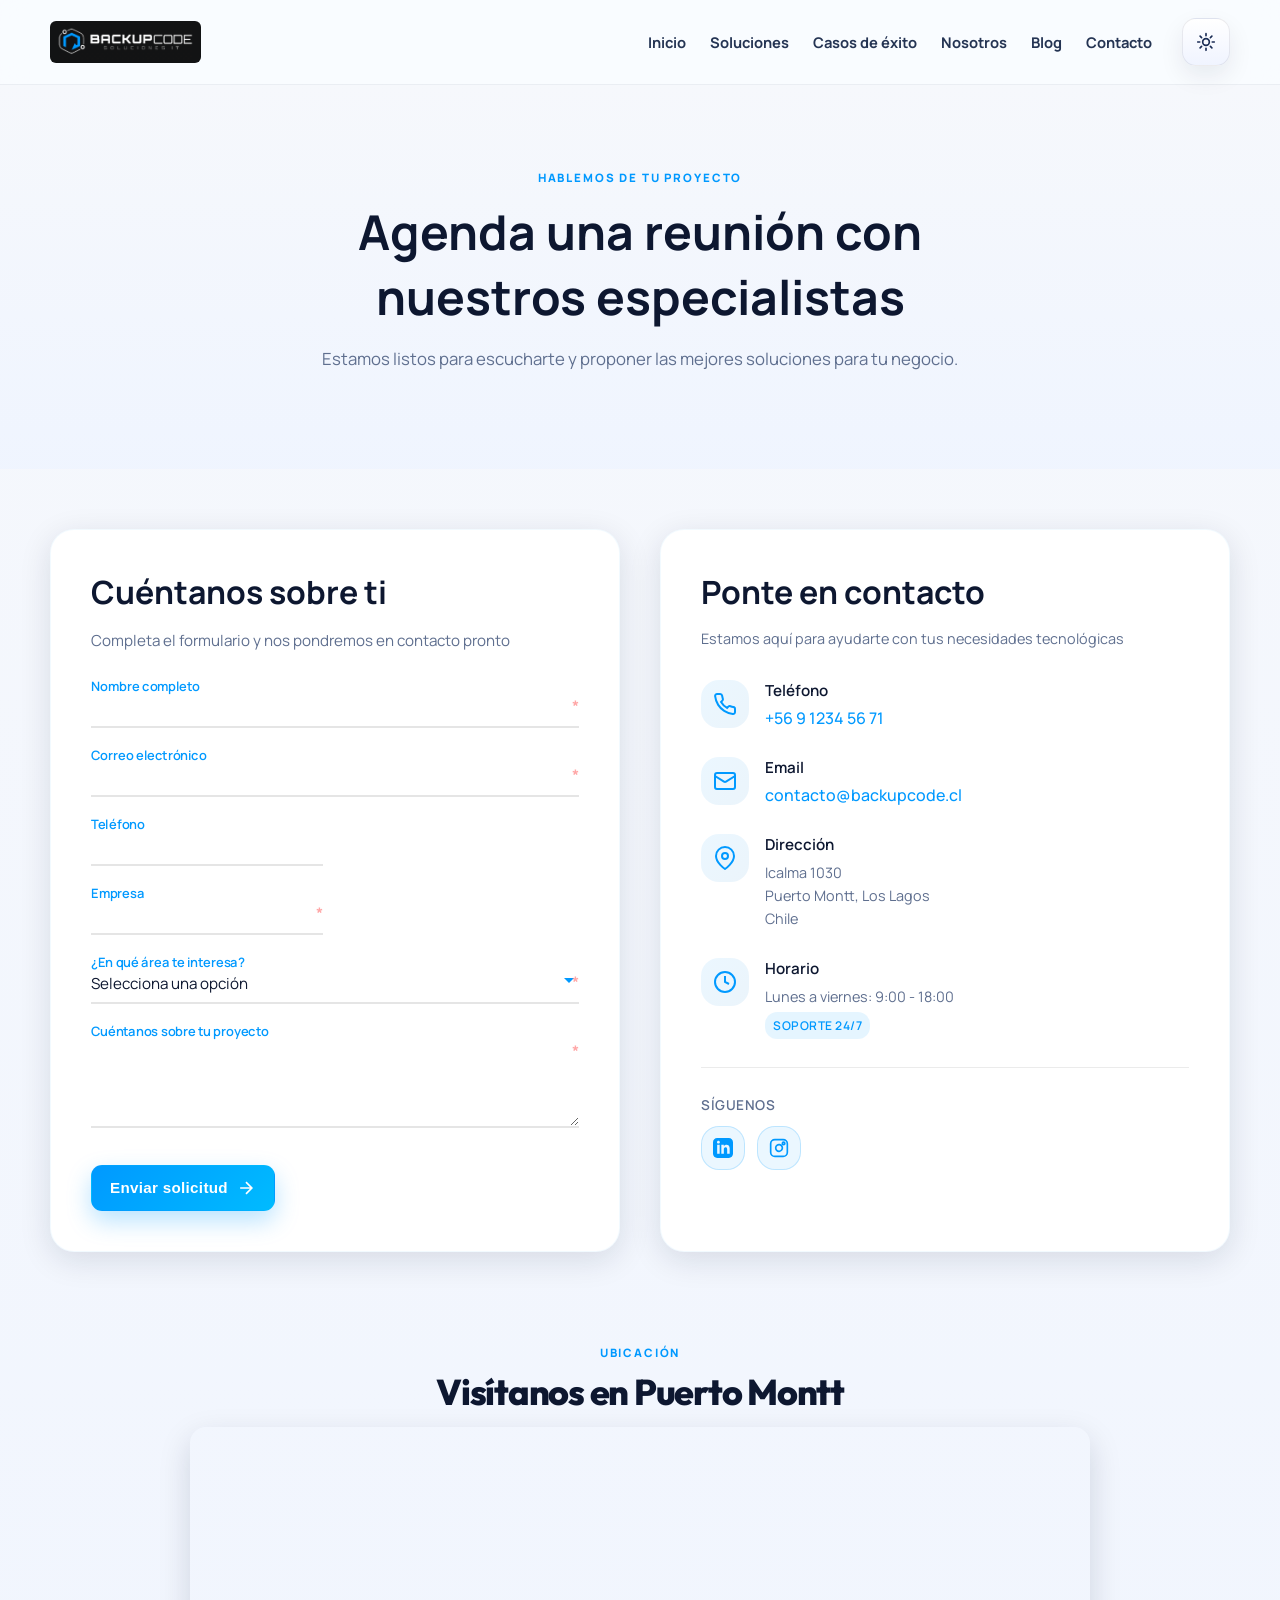
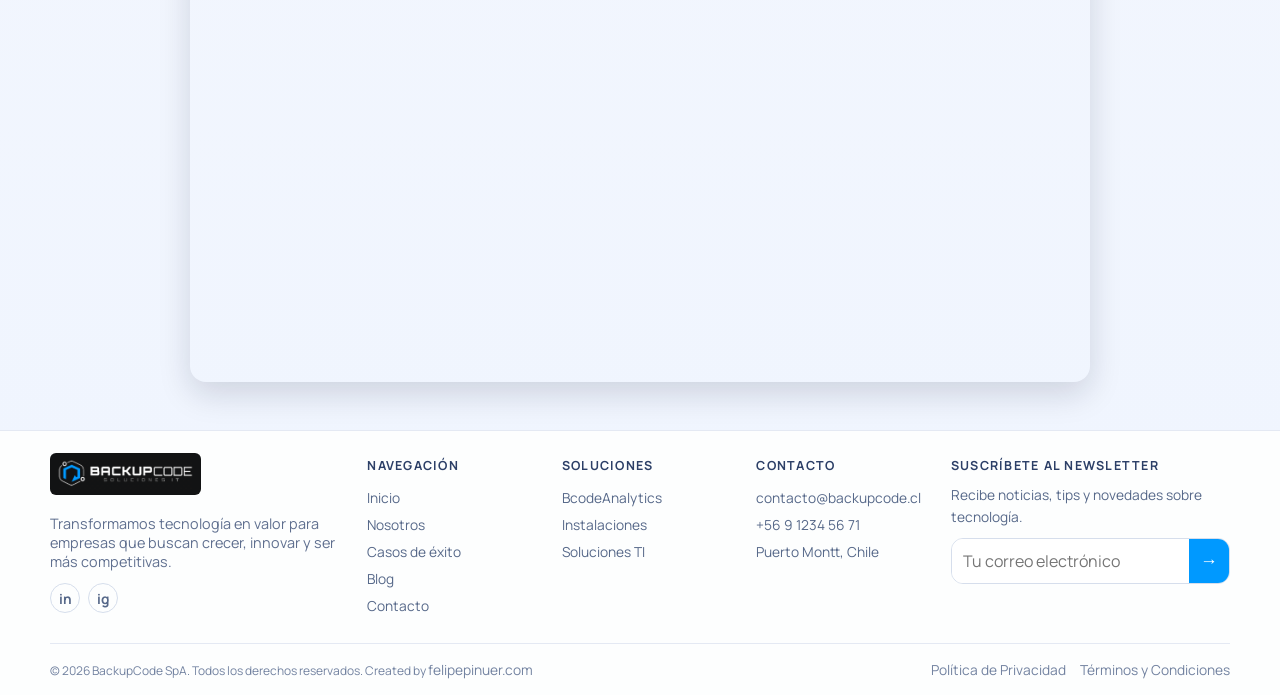
==== html/contacto.html @ 90340819 "delete button booking in contact.html" ====
<!doctype html>
<html lang="es">
  <head>
    <meta charset="UTF-8" />
    <meta name="viewport" content="width=device-width, initial-scale=1.0" />
    <meta
      name="description"
      content="Agenda una reunión con BackupCode. Contáctanos para hablar sobre soluciones IT, infraestructura y seguridad para tu negocio."
    />
    <meta
      name="keywords"
      content="contacto, agendar reunión, BackupCode, soluciones IT, infraestructura"
    />
    <meta name="author" content="BackupCode Soluciones IT" />
    <meta name="robots" content="index, follow" />

    <!-- OpenGraph / Facebook -->
    <meta property="og:type" content="website" />
    <meta
      property="og:url"
      content="https://backupcode.cl/html/contacto.html"
    />
    <meta property="og:title" content="Contacto - BackupCode Soluciones IT" />
    <meta
      property="og:description"
      content="Contacta con nuestros especialistas para agendar una reunión y conocer cómo podemos ayudarte."
    />
    <meta
      property="og:image"
      content="https://backupcode.cl/img/og-image.png"
    />
    <meta property="og:image:width" content="1200" />
    <meta property="og:image:height" content="630" />
    <meta property="og:locale" content="es_CL" />

    <!-- Twitter -->
    <meta property="twitter:card" content="summary_large_image" />
    <meta
      property="twitter:url"
      content="https://backupcode.cl/html/contacto.html"
    />
    <meta property="twitter:title" content="Contacto - BackupCode" />
    <meta
      property="twitter:description"
      content="Contacta con nuestros especialistas para agendar una reunión."
    />
    <meta
      property="twitter:image"
      content="https://backupcode.cl/img/og-image.png"
    />

    <!-- Canonical URL -->
    <link rel="canonical" href="https://backupcode.cl/html/contacto.html" />

    <!-- Favicon & Icons -->
    <link
      rel="icon"
      type="image/png"
      sizes="32x32"
      href="../img/favicon-32x32.png"
    />
    <link
      rel="icon"
      type="image/png"
      sizes="16x16"
      href="../img/favicon-16x16.png"
    />
    <link rel="apple-touch-icon" href="../img/apple-touch-icon.png" />
    <link rel="manifest" href="../manifest.json" />
    <meta name="theme-color" content="#0099FF" />

    <title>Contacto - BackupCode Soluciones IT</title>
    <link rel="preconnect" href="https://fonts.googleapis.com" />
    <link rel="preconnect" href="https://fonts.gstatic.com" crossorigin />
    <link
      href="https://fonts.googleapis.com/css2?family=Manrope:wght@400;500;600;700;800&family=Outfit:wght@600;700;800&display=swap"
      rel="stylesheet"
    />
    <link rel="stylesheet" href="../css/style.css" />
  </head>
  <body>
    <div class="site-wrap">
      <header class="site-header">
        <div class="container nav-row">
          <a class="brand" href="../index.html" aria-label="BackupCode">
            <img
              src="../img/logo.png"
              alt="BackupCode"
              class="brand-logo"
              loading="lazy"
            />
          </a>

          <button
            class="nav-toggle"
            aria-label="Abrir menú"
            aria-expanded="false"
            aria-controls="menu"
          ></button>

          <nav id="menu" class="menu">
            <a href="../index.html#inicio">Inicio</a>
            <a href="../index.html#soluciones">Soluciones</a>
            <a href="../index.html#casos">Casos de éxito</a>
            <a href="../index.html#nosotros">Nosotros</a>
            <a href="../index.html#blog">Blog</a>
            <a class="active" href="contacto.html">Contacto</a>
          </nav>

          <button
            class="theme-toggle"
            aria-label="Cambiar tema"
            aria-pressed="false"
            title="Cambiar tema"
          >
            <span
              class="theme-toggle__icon theme-toggle__icon--sun"
              aria-hidden="true"
            >
              <svg
                viewBox="0 0 24 24"
                fill="none"
                xmlns="http://www.w3.org/2000/svg"
              >
                <circle
                  cx="12"
                  cy="12"
                  r="4"
                  stroke="currentColor"
                  stroke-width="2"
                />
                <path
                  d="M12 2v2.5M12 19.5V22M4.93 4.93l1.77 1.77M17.3 17.3l1.77 1.77M2 12h2.5M19.5 12H22M4.93 19.07l1.77-1.77M17.3 6.7l1.77-1.77"
                  stroke="currentColor"
                  stroke-width="2"
                  stroke-linecap="round"
                />
              </svg>
            </span>
            <span
              class="theme-toggle__icon theme-toggle__icon--moon"
              aria-hidden="true"
            >
              <svg
                viewBox="0 0 24 24"
                fill="none"
                xmlns="http://www.w3.org/2000/svg"
              >
                <path
                  d="M20 14.5A8.5 8.5 0 1 1 9.5 4a7 7 0 1 0 10.5 10.5Z"
                  stroke="currentColor"
                  stroke-width="2"
                  stroke-linejoin="round"
                />
              </svg>
            </span>
          </button>
        </div>
      </header>

      <main>
        <section class="hero hero-simple" id="inicio">
          <div class="container">
            <div class="hero-simple-content" data-reveal>
              <span class="tagline">Hablemos de tu proyecto</span>
              <h1>Agenda una reunión con nuestros especialistas</h1>
              <p>
                Estamos listos para escucharte y proponer las mejores soluciones
                para tu negocio.
              </p>
            </div>
          </div>
        </section>

        <section class="section contact-main">
          <div class="container contact-grid">
            <div class="contact-form-wrapper" data-reveal>
              <div class="contact-form-header">
                <h2>Cuéntanos sobre ti</h2>
                <p>Completa el formulario y nos pondremos en contacto pronto</p>
              </div>
              <form class="contact-form" id="contact-form">
                <div class="form-group">
                  <div class="form-field">
                    <input
                      type="text"
                      id="name"
                      name="name"
                      class="form-input"
                      required
                    />
                    <label for="name" class="form-label">Nombre completo</label>
                    <span class="form-required">*</span>
                    <span class="form-underline"></span>
                  </div>
                </div>

                <div class="form-group">
                  <div class="form-field">
                    <input
                      type="email"
                      id="email"
                      name="email"
                      class="form-input"
                      required
                    />
                    <label for="email" class="form-label"
                      >Correo electrónico</label
                    >
                    <span class="form-required">*</span>
                    <span class="form-underline"></span>
                  </div>
                </div>

                <div class="form-group form-group--half">
                  <div class="form-field">
                    <input
                      type="tel"
                      id="phone"
                      name="phone"
                      class="form-input"
                    />
                    <label for="phone" class="form-label">Teléfono</label>
                    <span class="form-underline"></span>
                  </div>
                </div>

                <div class="form-group form-group--half">
                  <div class="form-field">
                    <input
                      type="text"
                      id="company"
                      name="company"
                      class="form-input"
                      required
                    />
                    <label for="company" class="form-label">Empresa</label>
                    <span class="form-required">*</span>
                    <span class="form-underline"></span>
                  </div>
                </div>

                <div class="form-group">
                  <div class="form-field">
                    <select
                      id="service"
                      name="service"
                      class="form-input form-select"
                      required
                    >
                      <option value="">Selecciona una opción</option>
                      <option value="analytics">BcodeAnalytics</option>
                      <option value="infra">Instalaciones</option>
                      <option value="ti">Soluciones TI</option>
                      <option value="otro">Otro</option>
                    </select>
                    <label for="service" class="form-label"
                      >¿En qué área te interesa?</label
                    >
                    <span class="form-required">*</span>
                    <span class="form-underline"></span>
                  </div>
                </div>

                <div class="form-group">
                  <div class="form-field">
                    <textarea
                      id="message"
                      name="message"
                      class="form-input form-textarea"
                      required
                    ></textarea>
                    <label for="message" class="form-label"
                      >Cuéntanos sobre tu proyecto</label
                    >
                    <span class="form-required">*</span>
                    <span class="form-underline"></span>
                  </div>
                </div>

                <button type="submit" class="btn btn-primary btn-submit">
                  <span>Enviar solicitud</span>
                  <svg
                    width="20"
                    height="20"
                    viewBox="0 0 24 24"
                    fill="none"
                    stroke="currentColor"
                    stroke-width="2"
                  >
                    <path d="M5 12h14M12 5l7 7-7 7" />
                  </svg>
                </button>
              </form>
            </div>

            <div class="contact-info-wrapper" data-reveal>
              <div class="contact-info-card">
                <h3>Ponte en contacto</h3>
                <p class="contact-subtitle">
                  Estamos aquí para ayudarte con tus necesidades tecnológicas
                </p>

                <div class="info-item info-phone">
                  <div class="info-icon">
                    <svg
                      width="24"
                      height="24"
                      viewBox="0 0 24 24"
                      fill="none"
                      stroke="currentColor"
                      stroke-width="2"
                    >
                      <path
                        d="M22 16.92v3a2 2 0 0 1-2.18 2 19.79 19.79 0 0 1-8.63-3.07 19.5 19.5 0 0 1-6-6 19.79 19.79 0 0 1-3.07-8.67A2 2 0 0 1 4.11 2h3a2 2 0 0 1 2 1.72 12.84 12.84 0 0 0 .7 2.81 2 2 0 0 1-.45 2.11L8.09 9.91a16 16 0 0 0 6 6l1.27-1.27a2 2 0 0 1 2.11-.45 12.84 12.84 0 0 0 2.81.7A2 2 0 0 1 22 16.92z"
                      />
                    </svg>
                  </div>
                  <div class="info-content">
                    <h4>Teléfono</h4>
                    <a href="tel:+56912345671" class="info-link"
                      >+56 9 1234 56 71</a
                    >
                  </div>
                </div>

                <div class="info-item info-email">
                  <div class="info-icon">
                    <svg
                      width="24"
                      height="24"
                      viewBox="0 0 24 24"
                      fill="none"
                      stroke="currentColor"
                      stroke-width="2"
                    >
                      <rect x="2" y="4" width="20" height="16" rx="2" />
                      <path d="m22 7-8.97 5.7a1.94 1.94 0 0 1-2.06 0L2 7" />
                    </svg>
                  </div>
                  <div class="info-content">
                    <h4>Email</h4>
                    <a href="mailto:contacto@backupcode.cl" class="info-link"
                      >contacto@backupcode.cl</a
                    >
                  </div>
                </div>

                <div class="info-item info-location">
                  <div class="info-icon">
                    <svg
                      width="24"
                      height="24"
                      viewBox="0 0 24 24"
                      fill="none"
                      stroke="currentColor"
                      stroke-width="2"
                    >
                      <path
                        d="M21 10c0 7-9 13-9 13s-9-6-9-13a9 9 0 0 1 18 0z"
                      />
                      <circle cx="12" cy="10" r="3" />
                    </svg>
                  </div>
                  <div class="info-content">
                    <h4>Dirección</h4>
                    <p>Icalma 1030<br />Puerto Montt, Los Lagos<br />Chile</p>
                  </div>
                </div>

                <div class="info-item info-hours">
                  <div class="info-icon">
                    <svg
                      width="24"
                      height="24"
                      viewBox="0 0 24 24"
                      fill="none"
                      stroke="currentColor"
                      stroke-width="2"
                    >
                      <circle cx="12" cy="12" r="10" />
                      <polyline points="12 6 12 12 16 14" />
                    </svg>
                  </div>
                  <div class="info-content">
                    <h4>Horario</h4>
                    <p>
                      Lunes a viernes: 9:00 - 18:00<br /><span
                        class="support-24"
                        >Soporte 24/7</span
                      >
                    </p>
                  </div>
                </div>

                <div class="social-links-wrapper">
                  <p class="social-label">Síguenos</p>
                  <div class="social-links">
                    <a
                      href="#"
                      aria-label="LinkedIn"
                      class="social-icon linkedin"
                    >
                      <svg
                        width="20"
                        height="20"
                        viewBox="0 0 24 24"
                        fill="currentColor"
                      >
                        <path
                          d="M19 0h-14c-2.761 0-5 2.239-5 5v14c0 2.761 2.239 5 5 5h14c2.762 0 5-2.239 5-5v-14c0-2.761-2.238-5-5-5zm-11 19h-3v-11h3v11zm-1.5-12.268c-.966 0-1.75-.79-1.75-1.764s.784-1.764 1.75-1.764 1.75.79 1.75 1.764-.783 1.764-1.75 1.764zm13.5 12.268h-3v-5.604c0-3.368-4-3.113-4 0v5.604h-3v-11h3v1.765c1.396-2.586 7-2.777 7 2.476v6.759z"
                        />
                      </svg>
                    </a>
                    <a
                      href="#"
                      aria-label="Instagram"
                      class="social-icon instagram"
                    >
                      <svg
                        width="20"
                        height="20"
                        viewBox="0 0 24 24"
                        fill="none"
                        stroke="currentColor"
                        stroke-width="2"
                      >
                        <rect
                          x="2"
                          y="2"
                          width="20"
                          height="20"
                          rx="5"
                          ry="5"
                        />
                        <path
                          d="M16 11.37A4 4 0 1 1 12.63 8 4 4 0 0 1 16 11.37z"
                        />
                        <circle cx="17.5" cy="6.5" r="1.5" />
                      </svg>
                    </a>
                  </div>
                </div>
              </div>
            </div>
          </div>
        </section>

        <section class="section">
          <div class="container">
            <div class="section-header compact" data-reveal>
              <span class="tagline">Ubicación</span>
              <h2>Visítanos en Puerto Montt</h2>
            </div>

            <div class="map-container" data-reveal>
              <iframe
                src="https://www.google.com/maps/embed?pb=!1m18!1m12!1m3!1d4220.385316599877!2d-72.93463157763289!3d-41.45788273365748!2m3!1f0!2f0!3f0!3m2!1i1024!2i768!4f13.1!3m3!1m2!1s0x96183af0d1638b1d%3A0xb42799eb06a1ab8f!2sIcalma%201030%2C%205500469%20Puerto%20Montt%2C%20Los%20Lagos!5e0!3m2!1sen!2scl!4v1780113646910!5m2!1sen!2scl"
                width="100%"
                height="550"
                style="border: 0"
                allowfullscreen=""
                loading="lazy"
                referrerpolicy="no-referrer-when-downgrade"
              >
              </iframe>
            </div>
          </div>
        </section>
      </main>

      <footer class="site-footer">
        <div class="container footer-grid">
          <div class="footer-brand">
            <a class="brand" href="../index.html">
              <img
                src="../img/logo.png"
                alt="BackupCode"
                class="brand-logo"
                loading="lazy"
              />
            </a>
            <p>
              Transformamos tecnología en valor para empresas que buscan crecer,
              innovar y ser más competitivas.
            </p>
            <div class="social-row">
              <a href="#" aria-label="LinkedIn">in</a>
              <a href="#" aria-label="Instagram">ig</a>
            </div>
          </div>

          <div>
            <h3>Navegación</h3>
            <ul>
              <li><a href="../index.html#inicio">Inicio</a></li>
              <li><a href="../index.html#nosotros">Nosotros</a></li>
              <li><a href="../index.html#casos">Casos de éxito</a></li>
              <li><a href="../index.html#blog">Blog</a></li>
              <li><a href="contacto.html">Contacto</a></li>
            </ul>
          </div>

          <div>
            <h3>Soluciones</h3>
            <ul>
              <li><a href="../index.html#soluciones">BcodeAnalytics</a></li>
              <li><a href="../index.html#soluciones">Instalaciones</a></li>
              <li><a href="../index.html#soluciones">Soluciones TI</a></li>
            </ul>
          </div>

          <div>
            <h3>Contacto</h3>
            <ul>
              <li>contacto@backupcode.cl</li>
              <li>+56 9 1234 56 71</li>
              <li>Puerto Montt, Chile</li>
            </ul>
          </div>

          <div class="newsletter">
            <h3>Suscríbete al newsletter</h3>
            <p>Recibe noticias, tips y novedades sobre tecnología.</p>
            <form>
              <label for="news-email" class="sr-only">Correo electrónico</label>
              <input
                id="news-email"
                type="email"
                placeholder="Tu correo electrónico"
              />
              <button type="submit" aria-label="Enviar">→</button>
            </form>
          </div>
        </div>

        <div class="container footer-bottom">
          <span
            >© 2026 BackupCode SpA. Todos los derechos reservados. Created by
            <a
              href="https://felipepinuer.com"
              target="_blank"
              rel="noopener noreferrer"
              >felipepinuer.com</a
            ></span
          >
          <div>
            <a href="#inicio">Política de Privacidad</a>
            <a href="#inicio">Términos y Condiciones</a>
          </div>
        </div>
      </footer>
    </div>

    <script src="../js/main.js"></script>
  </body>
</html>
---- css/style.css ----
:root {
  --bg: #f6f8fc;
  --surface: #ffffff;
  --line: #e4e9f3;
  --line-strong: #d6deec;
  --text: #0d1730;
  --muted: #5f6f8f;
  --blue: #0099FF;
  --blue-dark: #0077CC;
  --navy: #081637;
  --radius-sm: 12px;
  --radius-md: 18px;
  --radius-lg: 24px;
  --radius-xl: 30px;
  --container: 1180px;
}

* {
  box-sizing: border-box;
}

html {
  scroll-behavior: smooth;
}

body {
  margin: 0;
  font-family: "Manrope", system-ui, sans-serif;
  color: var(--text);
  background: linear-gradient(180deg, var(--bg), #eef4ff 120%);
}

@media (max-width: 920px) {
  body {
    background: #ffffff !important;
  }
}

a {
  color: inherit;
  text-decoration: none;
}

.container {
  width: min(calc(100% - 28px), var(--container));
  margin: 0 auto;
}

.site-header {
  position: sticky;
  top: 0;
  z-index: 80;
  backdrop-filter: blur(12px);
  background: rgba(250, 252, 255, 0.88);
  border-bottom: 1px solid rgba(13, 23, 48, 0.06);
}

.nav-row {
  display: flex;
  align-items: center;
  min-height: 84px;
  gap: 20px;
}

.brand {
  display: inline-flex;
  align-items: center;
  gap: 10px;
  flex: 0 0 auto;
}

.brand-icon {
  width: 42px;
  height: 42px;
  color: var(--blue);
}

.brand-icon svg {
  width: 100%;
  height: 100%;
}

.brand-logo {
  width: auto;
  height: 42px;
  object-fit: contain;
  border-radius: 6px;
}

.brand-label {
  display: flex;
  flex-direction: column;
  line-height: 1;
}

.brand-label strong {
  font-size: 1rem;
  letter-spacing: 0.08em;
}

.brand-label small {
  margin-top: 3px;
  font-size: 0.63rem;
  letter-spacing: 0.25em;
  color: var(--muted);
}

.menu {
  margin-left: auto;
  display: flex;
  align-items: center;
  gap: 24px;
}

.menu a {
  font-size: 0.92rem;
  font-weight: 700;
  color: #243453;
  padding: 6px 0;
  position: relative;
}

.menu a::after {
  content: "";
  position: absolute;
  left: 0;
  bottom: -8px;
  width: 100%;
  height: 2px;
  border-radius: 999px;
  background: var(--blue);
  transform: scaleX(0);
  transform-origin: left;
  transition: transform 0.22s ease;
}

.menu a:hover::after,
.menu a.active::after {
  transform: scaleX(1);
}

.nav-toggle {
  display: none;
  width: 44px;
  height: 44px;
  border: 1px solid var(--line);
  background: var(--surface);
  border-radius: 12px;
  position: relative;
}

.nav-toggle::before,
.nav-toggle::after {
  content: "";
  position: absolute;
  left: 11px;
  right: 11px;
  height: 2px;
  background: var(--text);
}

.nav-toggle::before {
  top: 16px;
  box-shadow: 0 8px 0 var(--text);
}

.nav-toggle::after {
  top: 28px;
  width: 12px;
}

.nav-cta {
  margin-left: auto;
}

.btn {
  display: inline-flex;
  align-items: center;
  justify-content: center;
  border-radius: 11px;
  font-size: 0.9rem;
  font-weight: 800;
  padding: 12px 18px;
  border: 1px solid transparent;
  transition: transform 0.2s ease, box-shadow 0.2s ease, background 0.2s ease;
}

.btn:hover {
  transform: translateY(-1px);
}

.btn-primary {
  color: white;
  background: linear-gradient(135deg, var(--blue), #00BBFF);
  box-shadow: 0 10px 24px rgba(0, 153, 255, 0.28);
}

.btn-outline {
  border-color: var(--line-strong);
  color: #1f2f50;
  background: var(--surface);
}

.btn-white {
  color: #0f1d40;
  background: white;
  border-color: white;
}

.hero {
  padding: 28px 0 32px;
}

.hero-grid {
  display: grid;
  grid-template-columns: 1fr 1fr;
  gap: 26px;
  align-items: stretch;
}

.hero-copy,
.hero-media {
  border: 1px solid var(--line);
  border-radius: var(--radius-xl);
  background: var(--surface);
}

.hero-copy {
  padding: 34px;
}

.tagline {
  display: inline-block;
  font-size: 0.72rem;
  text-transform: uppercase;
  letter-spacing: 0.16em;
  font-weight: 800;
  color: var(--blue);
}

.hero-copy h1,
.section-header h2,
.pre-footer-card h2 {
  margin: 12px 0 16px;
  font-family: "Outfit", "Manrope", sans-serif;
  font-weight: 800;
  line-height: 0.99;
  letter-spacing: -0.035em;
}

.hero-copy h1 {
  font-size: clamp(2.3rem, 4.8vw, 4.35rem);
  max-width: 12ch;
}

.hero-copy h1 span,
.section-header h2 span,
.service-body h3 span {
  color: var(--blue);
}

.hero-copy p,
.section-header p,
.service-body p,
.reason-grid p,
.case-content p,
.newsletter p {
  margin: 0;
  color: var(--muted);
  line-height: 1.6;
}

.hero-buttons {
  display: flex;
  flex-wrap: wrap;
  gap: 10px;
  margin-top: 22px;
}

.quick-facts {
  margin: 22px 0 0;
  padding: 0;
  list-style: none;
  display: grid;
  grid-template-columns: repeat(2, minmax(0, 1fr));
  gap: 10px;
}

.quick-facts li {
  border: 1px solid var(--line);
  border-radius: var(--radius-sm);
  padding: 9px 12px;
  font-size: 0.84rem;
  font-weight: 700;
  color: #324569;
  background: #fbfcff;
}

.hero-media {
  position: relative;
  overflow: hidden;
  min-height: 490px;
  background-image: url('../img/gbc.jpg');
  background-size: cover;
  background-position: center;
  background-attachment: fixed;
}



.hero-platform {
  position: absolute;
  right: 34px;
  bottom: 26px;
  width: 260px;
  height: 260px;
  border-radius: 50%;
  background: radial-gradient(circle, rgba(22, 64, 242, 0.55), rgba(9, 21, 54, 0.92));
  display: grid;
  place-items: center;
  box-shadow: 0 26px 46px rgba(8, 19, 52, 0.55);
}

.ring {
  position: absolute;
  width: 210px;
  height: 210px;
  border-radius: 50%;
  border: 10px solid rgba(255, 255, 255, 0.2);
}

.ring-2 {
  width: 160px;
  height: 160px;
  border-color: rgba(120, 161, 255, 0.42);
}

.badge-icon {
  z-index: 2;
  width: 112px;
  height: 112px;
}

.badge-icon svg {
  width: 100%;
  height: 100%;
}

.metric {
  position: absolute;
  z-index: 2;
  min-width: 130px;
  padding: 10px 12px;
  border-radius: 14px;
  background: rgba(255, 255, 255, 0.94);
  border: 1px solid rgba(13, 23, 48, 0.08);
  box-shadow: 0 14px 26px rgba(8, 22, 62, 0.2);
}

.metric span {
  display: block;
  font-size: 0.7rem;
  color: var(--muted);
}

.metric strong {
  display: block;
  margin-top: 2px;
  font-size: 1.08rem;
  font-family: "Outfit", sans-serif;
}

.metric-a {
  top: 22px;
  left: 22px;
}

.metric-b {
  top: 126px;
  left: 44px;
}

.metric-c {
  top: 226px;
  left: 18px;
}

.section {
  padding: 28px 0;
}

.section-header {
  text-align: center;
  margin-bottom: 18px;
}

.section-header h2 {
  font-size: clamp(2rem, 3.8vw, 3rem);
  margin-bottom: 0;
}

.section-header.compact h2 {
  font-size: clamp(1.7rem, 2.8vw, 2.3rem);
}

.service-grid {
  display: grid;
  grid-template-columns: repeat(3, minmax(0, 1fr));
  gap: 14px;
}

.service-card {
  border-radius: var(--radius-md);
  border: 1px solid var(--line);
  background: var(--surface);
  overflow: hidden;
}

.service-cover {
  height: 140px;
  background-size: cover;
  background-position: center;
}

.cover-analytics {
  background-image: url('../img/analytics.jpg');
  background-size: cover;
  background-position: center;
  background-color: rgba(32, 70, 255, 0.8);
}

.cover-infra {
  background-image: url('../img/infra.jpg');
  background-size: cover;
  background-position: center;
  background-color: rgba(0, 150, 255, 0.86);
}

.cover-security {
  background-image: url('../img/security.jpg');
  background-size: cover;
  background-position: center;
  background-color: rgba(31, 76, 255, 0.88);
}

.service-body {
  padding: 18px 18px 20px;
}

.service-body h3 {
  margin: 0 0 10px;
  font-family: "Outfit", sans-serif;
  font-size: 2rem;
  line-height: 0.94;
  letter-spacing: -0.03em;
}

.service-body p {
  font-size: 0.92rem;
}

.service-body ul,
.site-footer ul {
  margin: 14px 0 16px;
  padding: 0;
  list-style: none;
  display: grid;
  gap: 8px;
}

.service-body li {
  font-size: 0.85rem;
  color: #33466c;
  padding-left: 18px;
  position: relative;
}

.service-body li::before {
  content: "";
  position: absolute;
  left: 0;
  top: 0.52em;
  width: 8px;
  height: 8px;
  border-radius: 50%;
  background: var(--blue);
}

.service-body a,
.case-content a,
.section-header.with-link a {
  font-weight: 800;
  color: var(--blue);
  font-size: 0.88rem;
}

.reason-grid {
  display: grid;
  grid-template-columns: repeat(5, minmax(0, 1fr));
  gap: 12px;
}

.reason-grid article {
  background: var(--surface);
  border: 1px solid var(--line);
  border-radius: var(--radius-md);
  padding: 16px;
  text-align: center;
}

.reason-grid h3 {
  margin: 0 0 8px;
  font-family: "Outfit", sans-serif;
  font-size: 1.08rem;
  line-height: 1.08;
}

.reason-grid p {
  font-size: 0.84rem;
}

.kpi-grid {
  margin-top: 14px;
  display: grid;
  grid-template-columns: repeat(5, minmax(0, 1fr));
  gap: 10px;
}

.kpi-grid div {
  border: 1px solid var(--line);
  border-radius: 14px;
  background: var(--surface);
  text-align: center;
  padding: 12px;
}

.kpi-grid strong {
  display: block;
  font-family: "Outfit", sans-serif;
  color: var(--blue);
  font-size: 1.22rem;
}

.kpi-grid span {
  display: block;
  margin-top: 4px;
  color: var(--muted);
  font-size: 0.8rem;
}

.partner-strip {
  display: grid;
  grid-template-columns: repeat(8, minmax(0, 1fr));
  gap: 8px;
}

.partner-strip span {
  border: 1px solid var(--line);
  border-radius: 12px;
  background: var(--surface);
  min-height: 52px;
  display: grid;
  place-items: center;
  text-align: center;
  padding: 8px;
  font-size: 0.77rem;
  font-weight: 800;
  color: #2a3b60;
}

.partner-logo {
  width: 100%;
  height: 100px;
  object-fit: contain;
  padding: 8px;
}

.section-header.with-link {
  display: flex;
  justify-content: space-between;
  align-items: end;
  gap: 12px;
  text-align: left;
}

.case-grid {
  display: grid;
  grid-template-columns: repeat(3, minmax(0, 1fr));
  gap: 12px;
}

.case-card {
  border: 1px solid var(--line);
  border-radius: var(--radius-md);
  background: var(--surface);
  overflow: hidden;
}

.case-cover {
  height: 108px;
}

.case-a {
  background-image: url('../img/case-1.jpg');
  background-size: cover;
  background-position: center;
  background-color: rgba(31, 76, 255, 0.9);
}

.case-b {
  background-image: url('../img/case-2.jpg');
  background-size: cover;
  background-position: center;
  background-color: rgba(0, 179, 255, 0.9);
}

.case-c {
  background-image: url('../img/case-3.jpg');
  background-size: cover;
  background-position: center;
  background-color: rgba(42, 75, 180, 0.95);
}

.case-content {
  padding: 14px;
}

.case-content h3 {
  margin: 0 0 8px;
  font-family: "Outfit", sans-serif;
  font-size: 1.2rem;
  line-height: 1.06;
}

.case-content p {
  font-size: 0.86rem;
}

.pre-footer {
  padding-top: 22px;
}

.pre-footer-card {
  background: linear-gradient(128deg, #0099FF, #0077CC 58%, #0088DD);
  border-radius: var(--radius-md);
  padding: 24px;
  color: white;
  display: flex;
  flex-direction: column;
  align-items: center;
  text-align: center;
  gap: 14px;
}

.pre-footer-card h2 {
  margin-top: 0;
  font-size: clamp(1.8rem, 3.2vw, 2.5rem);
}

.pre-footer-card p {
  margin: 0;
  color: rgba(255, 255, 255, 0.82);
}

.site-footer {
  margin-top: 20px;
  background: #fdfefe;
  border-top: 1px solid var(--line);
  padding-top: 22px;
}

/* Scroll to top button */
.scroll-top {
  position: fixed;
  right: 22px;
  bottom: 28px;
  width: 48px;
  height: 48px;
  border-radius: 12px;
  background: var(--blue);
  color: white;
  border: 0;
  display: grid;
  place-items: center;
  font-size: 1.1rem;
  box-shadow: 0 12px 32px rgba(31, 76, 255, 0.28);
  opacity: 0;
  transform: translateY(8px) scale(0.98);
  transition: opacity 0.28s ease, transform 0.28s ease;
  z-index: 120;
}

.scroll-top.show {
  opacity: 1;
  transform: translateY(0) scale(1);
}

/* Theme toggle button */
.theme-toggle {
  width: 48px;
  height: 48px;
  margin-left: 10px;
  border-radius: 14px;
  border: 1px solid rgba(13, 23, 48, 0.08);
  background: linear-gradient(180deg, #ffffff, #f0f4ff);
  display: inline-grid;
  place-items: center;
  box-shadow: 0 10px 24px rgba(13, 23, 48, 0.08);
  position: relative;
  overflow: hidden;
  flex: 0 0 auto;
}


.theme-toggle::before {
  content: "";
  position: absolute;
  inset: 0;
  background: linear-gradient(135deg, rgba(31, 76, 255, 0.12), transparent 60%);
  opacity: 0;
  transition: opacity 0.22s ease;
}

.theme-toggle:hover::before {
  opacity: 1;
}

.theme-toggle__icon {
  width: 20px;
  height: 20px;
  position: absolute;
  display: grid;
  place-items: center;
  color: #1b2d55;
  transition: opacity 0.2s ease, transform 0.2s ease;
}

.theme-toggle__icon svg {
  width: 100%;
  height: 100%;
}

.theme-toggle__icon--moon {
  opacity: 0;
  transform: scale(0.82) rotate(-25deg);
}

body.dark .theme-toggle {
  background: linear-gradient(180deg, #111827, #0a1020);
  border-color: rgba(255, 255, 255, 0.08);
  box-shadow: 0 14px 28px rgba(0, 0, 0, 0.24);
}

body.dark .theme-toggle__icon {
  color: #f5c96b;
}

body.dark .theme-toggle__icon--sun {
  opacity: 0;
  transform: scale(0.82) rotate(25deg);
}

body.dark .theme-toggle__icon--moon {
  opacity: 1;
  transform: scale(1) rotate(0);
}

/* Dark theme */
body.dark {
  --bg: #050506;
  --surface: #0b0b0c;
  --line: #121214;
  --line-strong: #1a1a1b;
  --text: #e6eefc;
  --muted: #9aa8d0;
  --blue: #5ea1ff;
  --blue-dark: #2b6bff;
  --navy: #030411;
}



body.dark .site-header {
  background: rgba(7, 9, 16, 0.9);
  border-bottom-color: rgba(255, 255, 255, 0.06);
}

body.dark .btn-outline,
body.dark .quick-facts li,
body.dark .hero-copy,
body.dark .hero-media,
body.dark .service-card,
body.dark .case-card,
body.dark .reason-grid article,
body.dark .kpi-grid div,
body.dark .partner-strip span,
body.dark .scroll-top {
  border-color: rgba(255, 255, 255, 0.08);
}

body.dark .hero-copy,
body.dark .service-card,
body.dark .case-card,
body.dark .reason-grid article,
body.dark .kpi-grid div,
body.dark .partner-strip span {
  background: #071123;
}

body.dark .btn-outline {
  background: #091024;
  color: #e8f1ff;
}

body.dark .pre-footer-card {
  background: linear-gradient(128deg, #0b1635, #0f2a77 58%, #1c3db2);
}

/* Location Section */
.location {
  background: var(--surface);
}

.map-container {
  border-radius: 16px;
  overflow: hidden;
  box-shadow: 0 12px 32px rgba(13, 23, 48, 0.15);
  width: 100%;
  max-width: 900px;
  margin: 0 auto;
}

/* Dark mode location */
body.dark .location {
  background: #071123;
}

body.dark .info-item strong {
  color: #0099FF;
}

/* Hero Simple (Booking Page) */
.hero-simple {
  padding: 80px 0;
  background: linear-gradient(180deg, var(--bg), #eef4ff 120%);
  text-align: center;
}

.hero-simple-content {
  max-width: 700px;
  margin: 0 auto;
}

.hero-simple-content h1 {
  margin-top: 12px;
  margin-bottom: 16px;
  font-size: clamp(2rem, 5vw, 3rem);
  font-weight: 700;
  color: var(--text);
}

.hero-simple-content p {
  font-size: 1.05rem;
  color: var(--muted);
  line-height: 1.6;
}

body.dark .hero-simple {
  background: linear-gradient(180deg, #081637, #0a1f3c 120%);
}

body.dark .hero-simple-content h1 {
  color: white;
}

/* Contact Main Section */
.contact-main {
  padding: 60px 0;
}

.contact-grid {
  display: grid;
  grid-template-columns: 1fr 1fr;
  gap: 40px;
  align-items: stretch;
}

/* ============ CONTACT FORM - PROFESSIONAL DESIGN ============ */
.contact-form-wrapper {
  background: var(--surface);
  border-radius: var(--radius-lg);
  padding: 40px;
  box-shadow: 0 8px 32px rgba(13, 23, 48, 0.12);
  border: 1px solid rgba(0, 153, 255, 0.05);
}

.contact-form-header h2 {
  margin-top: 0;
  margin-bottom: 8px;
  font-size: clamp(1.5rem, 3vw, 2rem);
  font-weight: 700;
  color: var(--text);
}

.contact-form-header p {
  color: var(--muted);
  margin-bottom: 32px;
  font-size: 0.95rem;
}

/* Form Group Styling */
.form-group {
  margin-bottom: 24px;
}

.form-group--half {
  display: inline-block;
  width: calc(50% - 12px);
}

.form-group--half:nth-child(odd) {
  margin-right: 24px;
}

/* Form Field - Floating Label Style */
.form-field {
  position: relative;
}

.form-input {
  width: 100%;
  padding: 14px 0;
  padding-bottom: 8px;
  background: transparent;
  border: none;
  border-bottom: 2px solid rgba(0, 0, 0, 0.1);
  font-family: "Manrope", system-ui, sans-serif;
  font-size: 0.95rem;
  color: var(--text);
  transition: all 0.3s cubic-bezier(0.4, 0, 0.2, 1);
  position: relative;
  z-index: 1;
}

.form-input::placeholder {
  color: transparent;
}

.form-input:focus {
  outline: none;
  border-bottom-color: var(--blue);
  padding-bottom: 6px;
}

.form-label {
  position: absolute;
  left: 0;
  top: 14px;
  font-size: 0.95rem;
  color: var(--muted);
  font-weight: 500;
  pointer-events: none;
  transition: all 0.3s cubic-bezier(0.4, 0, 0.2, 1);
  transform-origin: left top;
}

.form-input:focus ~ .form-label,
.form-input:not(:placeholder-shown) ~ .form-label {
  transform: translateY(-20px) scale(0.85);
  color: var(--blue);
  font-weight: 600;
}

.form-required {
  position: absolute;
  right: 0;
  top: 12px;
  color: #ff6b6b;
  font-weight: 600;
  opacity: 0.6;
  z-index: 2;
}

.form-underline {
  position: absolute;
  bottom: -2px;
  left: 0;
  height: 2px;
  width: 0;
  background: linear-gradient(90deg, var(--blue), var(--blue-dark));
  transition: width 0.3s cubic-bezier(0.4, 0, 0.2, 1);
}

.form-input:focus ~ .form-underline {
  width: 100%;
}

/* Select & Textarea */
.form-select {
  appearance: none;
  background-image: url("data:image/svg+xml,%3Csvg xmlns='http://www.w3.org/2000/svg' width='12' height='12' viewBox='0 0 12 12'%3E%3Cpath fill='%230099FF' d='M6 9L1 4h10z'/%3E%3C/svg%3E");
  background-repeat: no-repeat;
  background-position: right 4px center;
  padding-right: 24px;
}

.form-textarea {
  resize: vertical;
  min-height: 100px;
  padding: 14px 0;
  padding-bottom: 8px;
}

.form-textarea:focus ~ .form-label,
.form-textarea:not(:placeholder-shown) ~ .form-label {
  transform: translateY(-20px) scale(0.85);
  color: var(--blue);
}

/* Submit Button */
.btn-submit {
  margin-top: 32px;
  display: flex;
  align-items: center;
  justify-content: center;
  gap: 8px;
  font-weight: 600;
  font-size: 0.95rem;
  letter-spacing: 0.3px;
  position: relative;
  overflow: hidden;
}

.btn-submit svg {
  transition: transform 0.3s ease;
}

.btn-submit:hover svg {
  transform: translateX(3px);
}

/* ============ CONTACT INFO - PROFESSIONAL DESIGN ============ */
.contact-info-wrapper {
  background: var(--surface);
  border-radius: var(--radius-lg);
  padding: 40px;
  box-shadow: 0 8px 32px rgba(13, 23, 48, 0.12);
  border: 1px solid rgba(0, 153, 255, 0.05);
  display: flex;
  flex-direction: column;
}

.contact-info-card h3 {
  margin-top: 0;
  margin-bottom: 8px;
  font-size: clamp(1.5rem, 3vw, 2rem);
  font-weight: 700;
  color: var(--text);
}

.contact-subtitle {
  color: var(--muted);
  margin-bottom: 32px;
  font-size: 0.9rem;
}

/* Info Items with Icons */
.info-item {
  display: flex;
  gap: 16px;
  margin-bottom: 28px;
  padding-bottom: 0;
  border-bottom: none;
  transition: transform 0.2s ease, opacity 0.2s ease;
}

.info-item:last-of-type:not(.social-links-wrapper) {
  margin-bottom: 32px;
}

.info-item:hover {
  transform: translateX(4px);
}

.info-icon {
  flex-shrink: 0;
  width: 48px;
  height: 48px;
  display: flex;
  align-items: center;
  justify-content: center;
  background: linear-gradient(135deg, rgba(0, 153, 255, 0.08), rgba(0, 119, 204, 0.08));
  border-radius: var(--radius-md);
  color: var(--blue);
  transition: all 0.3s ease;
}

.info-item:hover .info-icon {
  background: linear-gradient(135deg, rgba(0, 153, 255, 0.15), rgba(0, 119, 204, 0.15));
  transform: scale(1.05);
}

.info-content h4 {
  margin: 0 0 6px 0;
  font-size: 0.95rem;
  font-weight: 600;
  color: var(--text);
}

.info-content p {
  margin: 0;
  font-size: 0.9rem;
  color: var(--muted);
  line-height: 1.6;
}

.info-link {
  color: var(--blue);
  text-decoration: none;
  font-weight: 500;
  transition: all 0.2s ease;
  position: relative;
}

.info-link::after {
  content: '';
  position: absolute;
  bottom: -2px;
  left: 0;
  width: 0;
  height: 2px;
  background: var(--blue);
  transition: width 0.2s ease;
}

.info-link:hover {
  color: var(--blue-dark);
}

.info-link:hover::after {
  width: 100%;
}

.support-24 {
  display: inline-block;
  margin-top: 4px;
  padding: 4px 8px;
  background: rgba(0, 153, 255, 0.1);
  color: var(--blue);
  font-size: 0.75rem;
  font-weight: 600;
  letter-spacing: 0.5px;
  border-radius: var(--radius-sm);
  text-transform: uppercase;
}

/* Social Links - Enhanced */
.social-links-wrapper {
  margin-top: 28px;
  padding-top: 28px;
  border-top: 1px solid rgba(0, 0, 0, 0.08);
}

.social-label {
  margin: 0 0 12px 0;
  font-size: 0.85rem;
  font-weight: 600;
  color: var(--muted);
  text-transform: uppercase;
  letter-spacing: 0.5px;
}

.social-links {
  display: flex;
  gap: 12px;
}

.social-icon {
  width: 44px;
  height: 44px;
  display: flex;
  align-items: center;
  justify-content: center;
  background: rgba(0, 153, 255, 0.08);
  color: var(--blue);
  border-radius: var(--radius-md);
  transition: all 0.3s ease;
  border: 1px solid rgba(0, 153, 255, 0.2);
}

.social-icon:hover {
  background: linear-gradient(135deg, var(--blue), var(--blue-dark));
  color: white;
  transform: translateY(-3px);
  border-color: transparent;
  box-shadow: 0 8px 16px rgba(0, 153, 255, 0.3);
}

.social-icon svg {
  width: 20px;
  height: 20px;
}

/* ============ DARK MODE - CONTACT SECTIONS ============ */
body.dark .contact-form-wrapper,
body.dark .contact-info-wrapper {
  background: #071025;
  box-shadow: 0 8px 32px rgba(0, 0, 0, 0.4);
  border-color: rgba(0, 153, 255, 0.08);
}

body.dark .form-input {
  border-bottom-color: rgba(255, 255, 255, 0.08);
  color: white;
}

body.dark .form-input:focus {
  border-bottom-color: var(--blue);
}

body.dark .form-label {
  color: rgba(255, 255, 255, 0.5);
}

body.dark .form-input:focus ~ .form-label,
body.dark .form-input:not(:placeholder-shown) ~ .form-label {
  color: var(--blue);
}

body.dark .form-underline {
  background: linear-gradient(90deg, var(--blue), #0088ff);
}

body.dark .contact-form-header h2,
body.dark .contact-info-card h3 {
  color: white;
}

body.dark .contact-form-header p,
body.dark .contact-subtitle {
  color: rgba(255, 255, 255, 0.6);
}

body.dark .info-item:hover {
  opacity: 0.9;
}

body.dark .info-icon {
  background: linear-gradient(135deg, rgba(0, 153, 255, 0.12), rgba(0, 119, 204, 0.12));
}

body.dark .info-item:hover .info-icon {
  background: linear-gradient(135deg, rgba(0, 153, 255, 0.2), rgba(0, 119, 204, 0.2));
}

body.dark .info-content h4 {
  color: white;
}

body.dark .info-content p {
  color: rgba(255, 255, 255, 0.6);
}

body.dark .support-24 {
  background: rgba(0, 153, 255, 0.15);
  color: #64d9ff;
}

body.dark .social-links-wrapper {
  border-top-color: rgba(255, 255, 255, 0.08);
}

body.dark .social-icon {
  background: rgba(0, 153, 255, 0.1);
  color: var(--blue);
  border-color: rgba(0, 153, 255, 0.2);
}

body.dark .social-icon:hover {
  box-shadow: 0 8px 16px rgba(0, 153, 255, 0.4);
}

/* ============ RESPONSIVE - CONTACT ============ */
@media (max-width: 920px) {
  .contact-grid {
    grid-template-columns: 1fr;
    gap: 32px;
  }

  .contact-form-wrapper,
  .contact-info-wrapper {
    padding: 32px;
  }

  .form-group--half {
    display: block;
    width: 100%;
    margin-right: 0;
  }
}

@media (max-width: 560px) {
  .contact-form-wrapper,
  .contact-info-wrapper {
    padding: 24px;
    border-radius: var(--radius-md);
  }

  .contact-form-header h2,
  .contact-info-card h3 {
    font-size: 1.25rem;
  }

  .form-input {
    padding: 12px 0;
    padding-bottom: 6px;
  }

  .form-label {
    top: 12px;
  }

  .form-input:focus ~ .form-label,
  .form-input:not(:placeholder-shown) ~ .form-label {
    transform: translateY(-18px) scale(0.8);
  }

  .info-icon {
    width: 40px;
    height: 40px;
  }

  .info-icon svg {
    width: 18px;
    height: 18px;
  }

  .btn-submit {
    padding: 12px 20px;
  }
}

body.dark .service-card,
body.dark .case-card,
body.dark .reason-grid article,
body.dark .kpi-grid div,
body.dark .partner-strip span {
  background: #071025;
  border-color: rgba(255,255,255,0.04);
}

body.dark .site-footer {
  background: #05060a;
  color: #cfe3ff;
  border-top-color: rgba(255,255,255,0.04);
}

body.dark .brand-label small,
body.dark .site-footer h3 {
  color: var(--muted);
}

.footer-grid {
  display: grid;
  grid-template-columns: 1.35fr 0.8fr 0.8fr 0.8fr 1.25fr;
  gap: 16px;
}

.footer-brand p {
  margin: 14px 0 12px;
  color: var(--muted);
  font-size: 0.9rem;
  max-width: 36ch;
}

.social-row {
  display: flex;
  gap: 8px;
}

.social-row a {
  width: 30px;
  height: 30px;
  border-radius: 50%;
  border: 1px solid var(--line-strong);
  display: grid;
  place-items: center;
  font-size: 0.74rem;
  font-weight: 700;
  color: #2f426b;
}

.site-footer h3 {
  margin: 4px 0 10px;
  font-size: 0.78rem;
  text-transform: uppercase;
  letter-spacing: 0.1em;
  color: #2c3f67;
}

.site-footer li,
.site-footer a,
.newsletter p {
  font-size: 0.86rem;
  color: #566889;
}

.newsletter form {
  margin-top: 10px;
  display: flex;
  border: 1px solid var(--line-strong);
  border-radius: 12px;
  overflow: hidden;
}

.newsletter input {
  flex: 1;
  border: 0;
  outline: 0;
  padding: 11px;
  font: inherit;
}

.newsletter button {
  width: 40px;
  border: 0;
  font-size: 1.1rem;
  background: var(--blue);
  color: white;
}

.footer-bottom {
  margin-top: 12px;
  min-height: 52px;
  border-top: 1px solid var(--line);
  display: flex;
  align-items: center;
  justify-content: space-between;
  gap: 10px;
  font-size: 0.75rem;
  color: #7282a0;
}

.footer-bottom div {
  display: flex;
  gap: 14px;
}

.footer-bottom a {
  color: #7282a0;
  transition: color 0.2s ease;
  cursor: pointer;
}

.footer-bottom a:hover {
  color: var(--blue);
}

.sr-only {
  position: absolute;
  width: 1px;
  height: 1px;
  padding: 0;
  margin: -1px;
  overflow: hidden;
  clip: rect(0, 0, 0, 0);
  white-space: nowrap;
  border: 0;
}

[data-reveal] {
  opacity: 0;
  transform: translateY(26px);
  transition: opacity 0.7s ease, transform 0.7s ease;
}

[data-reveal].is-visible {
  opacity: 1;
  transform: translateY(0);
}

@media (max-width: 1150px) {
  .hero-grid,
  .service-grid,
  .case-grid,
  .footer-grid {
    grid-template-columns: 1fr 1fr;
  }

  .footer-grid {
    grid-template-columns: repeat(2, minmax(0, 1fr));
  }

  .reason-grid,
  .kpi-grid {
    grid-template-columns: repeat(3, minmax(0, 1fr));
  }

  .partner-strip {
    grid-template-columns: repeat(4, minmax(0, 1fr));
  }
}

@media (max-width: 920px) {
  .nav-toggle {
    display: inline-block;
    margin-left: auto;
  }

  .nav-cta {
    display: none;
  }

  .theme-toggle {
    margin-left: 0;
    width: 46px;
    height: 46px;
  }

  .menu {
    position: absolute;
    top: 84px;
    left: 14px;
    right: 14px;
    background: rgba(255, 255, 255, 0.98);
    border: 1px solid var(--line);
    border-radius: 16px;
    box-shadow: 0 20px 40px rgba(13, 23, 48, 0.12);
    display: grid;
    padding: 12px;
    gap: 2px;
    opacity: 0;
    transform: translateY(-10px);
    pointer-events: none;
    transition: opacity 0.22s ease, transform 0.22s ease;
  }

  .menu.is-open {
    opacity: 1;
    transform: translateY(0);
    pointer-events: auto;
  }

  .menu a {
    padding: 11px 10px;
    border-radius: 10px;
  }

  .menu a::after {
    display: none;
  }

  .menu a:hover,
  .menu a.active {
    background: #edf2ff;
  }

  .hero-grid,
  .service-grid,
  .reason-grid,
  .kpi-grid,
  .case-grid,
  .pre-footer-card,
  .footer-grid,
  .partner-strip {
    grid-template-columns: 1fr;
  }

  .hero-media {
    min-height: 430px;
  }

  .hero-platform {
    width: 210px;
    height: 210px;
    right: 20px;
  }

  .ring {
    width: 166px;
    height: 166px;
  }

  .ring-2 {
    width: 130px;
    height: 130px;
  }

  .section-header.with-link {
    align-items: flex-start;
    flex-direction: column;
  }

  .footer-bottom {
    flex-direction: column;
    align-items: flex-start;
    padding: 10px 0;
  }
}

@media (max-width: 560px) {
  .hero-copy,
  .service-body,
  .pre-footer-card {
    padding: 22px;
  }

  .hero-copy h1 {
    font-size: clamp(2rem, 11vw, 3rem);
  }

  .quick-facts {
    grid-template-columns: 1fr;
  }

  .metric {
    min-width: 108px;
    padding: 8px 10px;
  }

  .theme-toggle {
    display: none;
  }

  /* Ocultar imagen hero en mobile */
  .hero-media {
    display: none !important;
    visibility: hidden !important;
    height: 0 !important;
    min-height: 0 !important;
  }

  /* Forzar light mode siempre en móvil */
  body,
  body.dark {
    --bg: #ffffff;
    --surface: #f9fafb;
    --text: #0f172a;
    --muted: #6b7280;
    --blue: #0099FF;
    --blue-dark: #0077CC;
    --navy: #030411;
    --line: rgba(13, 23, 48, 0.08);
  }
}

.hr-blurry {
  height: 0;
  border: none;
  opacity: 0.25;
  background-image: linear-gradient(
    to right,
    rgba(0, 0, 0, 0),
    rgba(0, 0, 0, 1) 50%,
    rgba(0, 0, 0, 0)
  );
  height: 1px; /* Controla el grosor de la línea */
  margin: 24px 0;
}
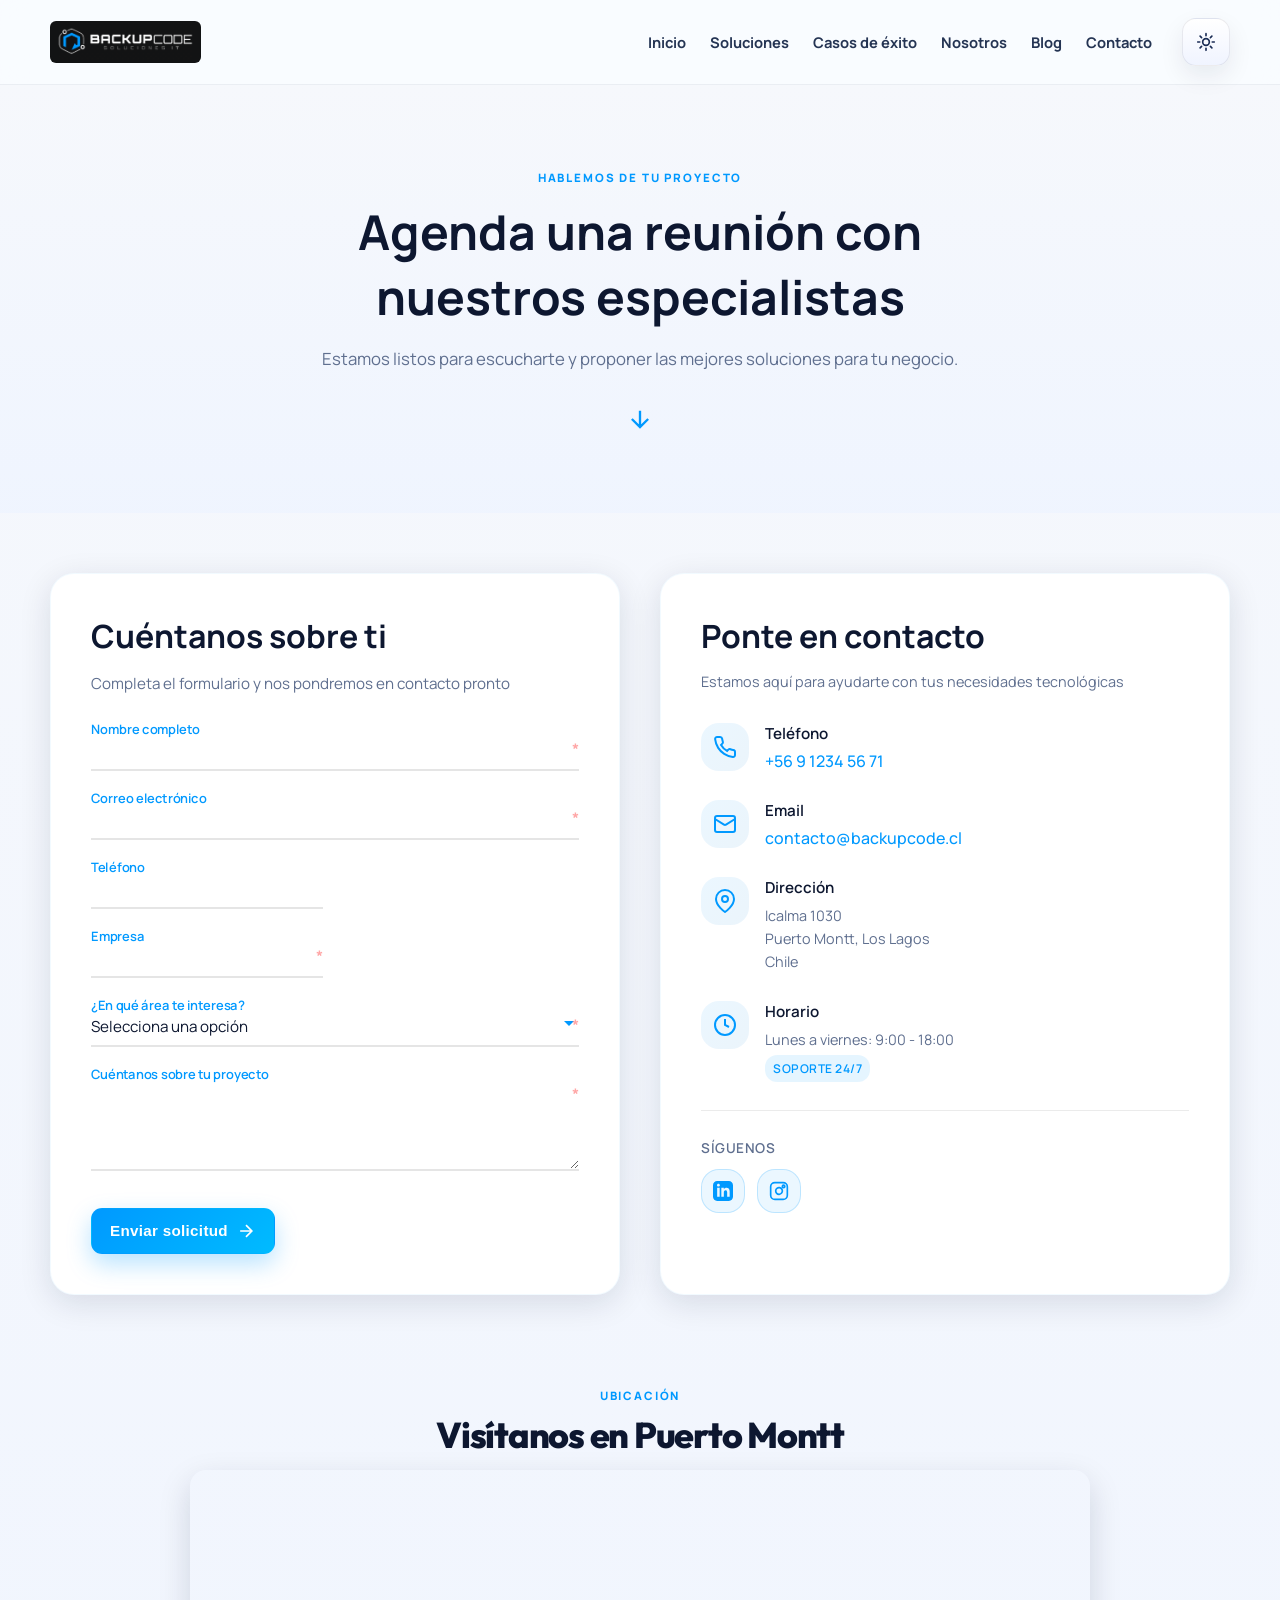
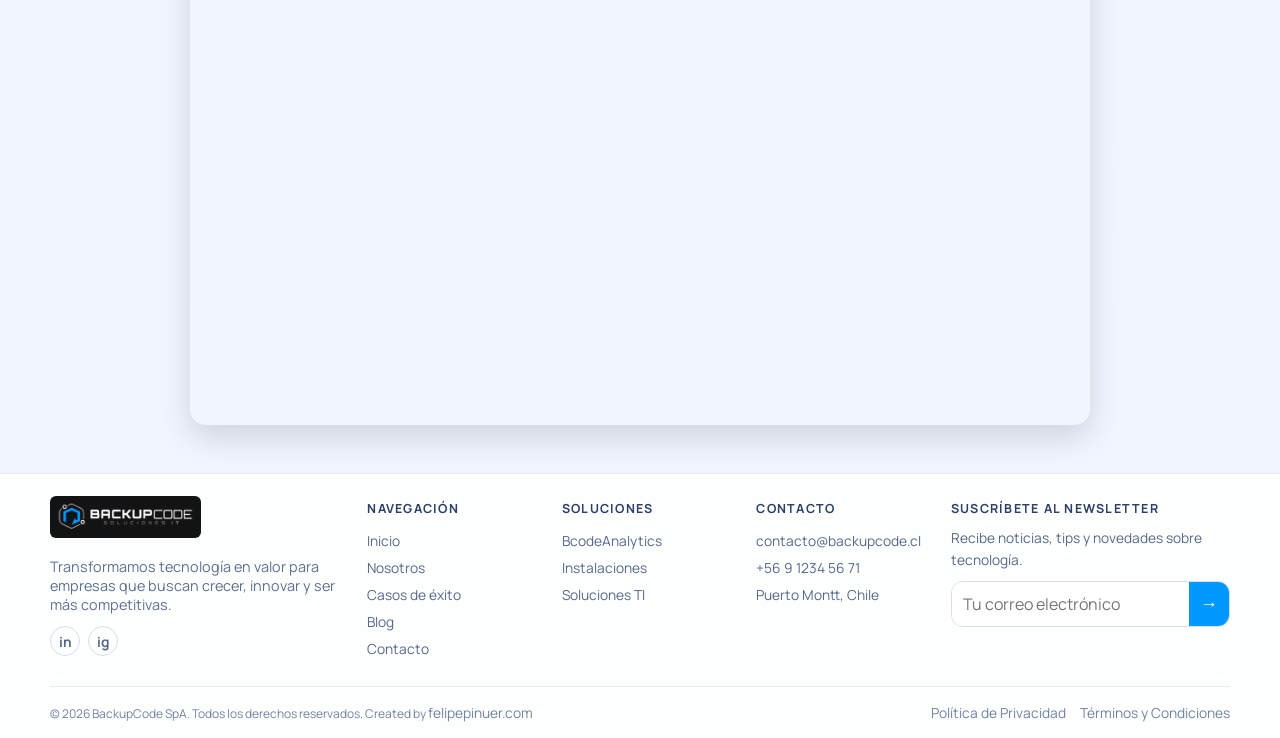
==== commit e4476551: "feat: Add floating scroll indicator arrow to contact hero section - Added centered arrow below hero " ====
--- a/html/contacto.html
+++ b/html/contacto.html
@@ -168,6 +168,11 @@
                 Estamos listos para escucharte y proponer las mejores soluciones
                 para tu negocio.
               </p>
+              <div class="scroll-indicator">
+                <svg width="24" height="24" viewBox="0 0 24 24" fill="none" stroke="currentColor" stroke-width="2">
+                  <path d="M12 5v14M19 12l-7 7-7-7"></path>
+                </svg>
+              </div>
             </div>
           </div>
         </section>
--- a/css/style.css
+++ b/css/style.css
@@ -1280,6 +1280,32 @@
   box-shadow: 0 8px 16px rgba(0, 153, 255, 0.4);
 }
 
+/* ============ SCROLL INDICATOR ============ */
+.scroll-indicator {
+  display: flex;
+  justify-content: center;
+  margin-top: 32px;
+  color: var(--blue);
+  animation: float 2.5s ease-in-out infinite;
+}
+
+.scroll-indicator svg {
+  width: 28px;
+  height: 28px;
+  stroke: var(--blue);
+}
+
+@keyframes float {
+  0%, 100% {
+    transform: translateY(0px);
+    opacity: 0.7;
+  }
+  50% {
+    transform: translateY(12px);
+    opacity: 1;
+  }
+}
+
 /* ============ RESPONSIVE - CONTACT ============ */
 @media (max-width: 920px) {
   .contact-grid {
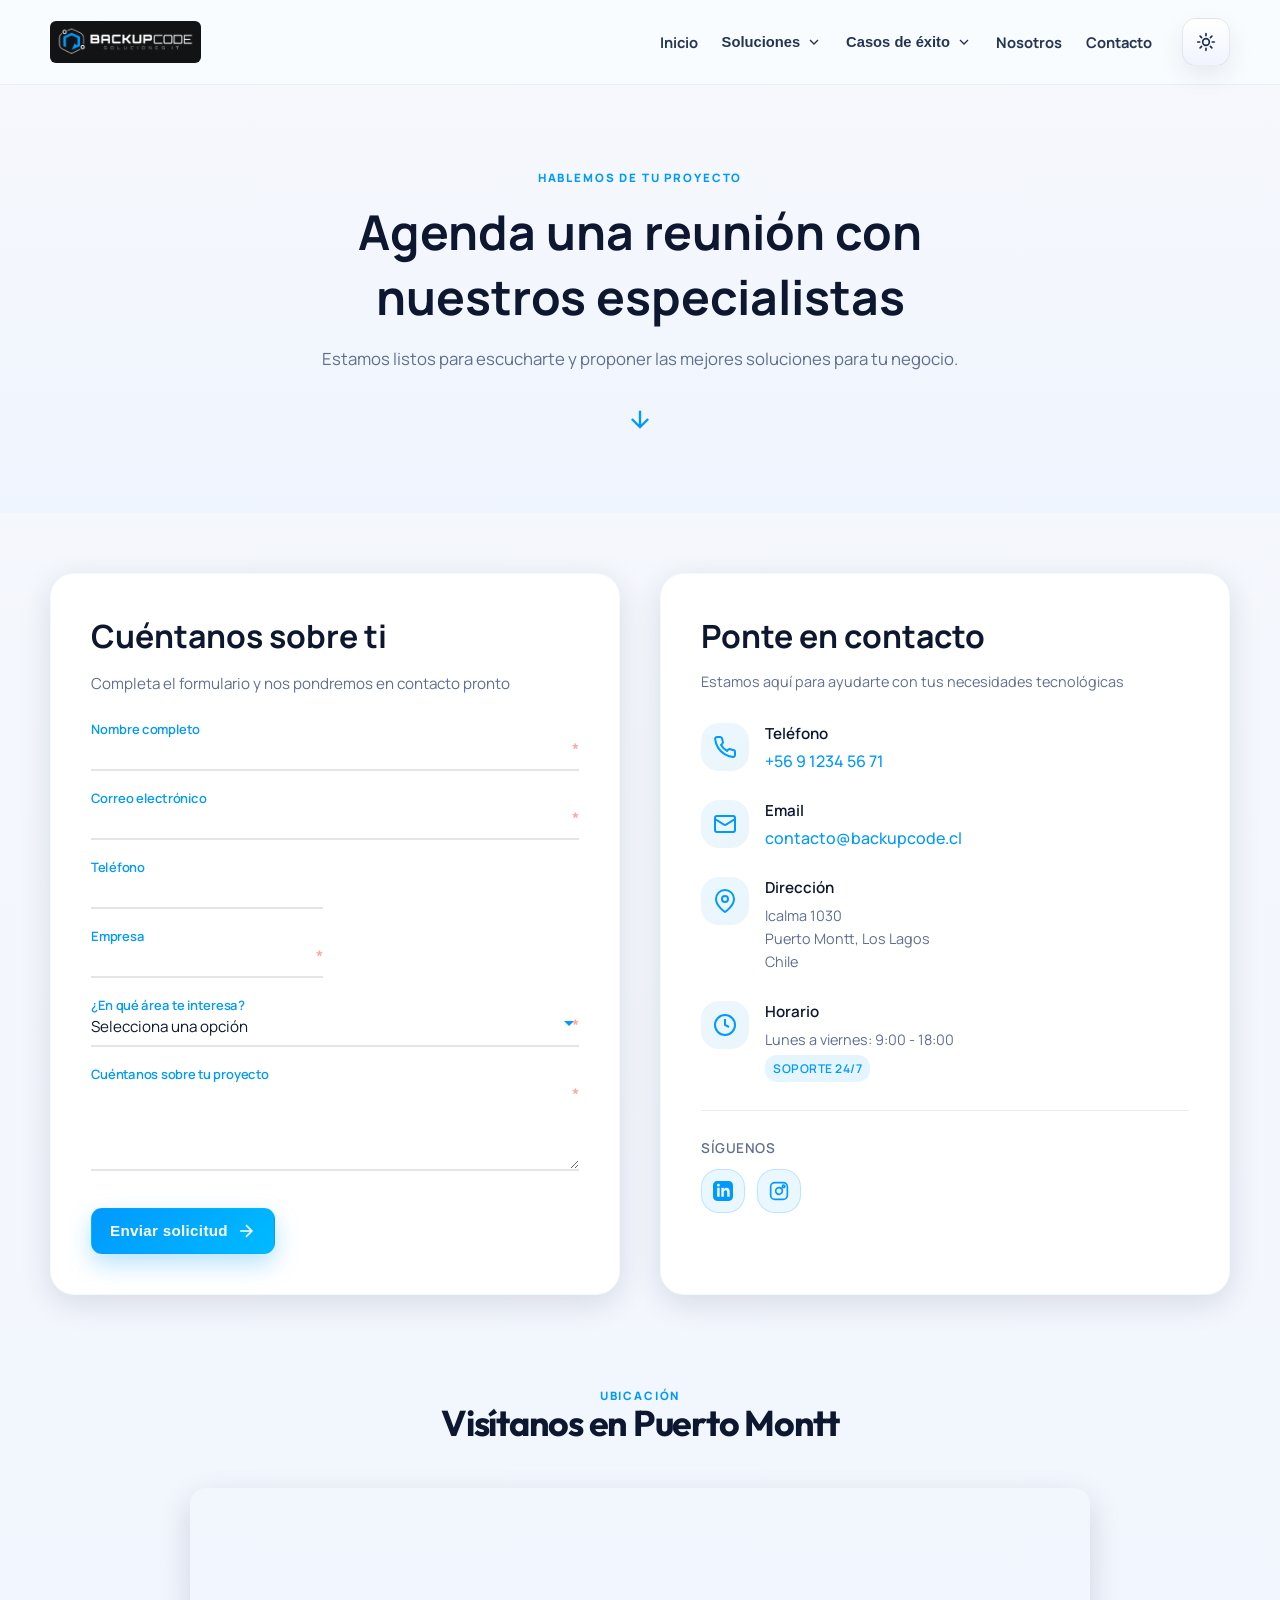
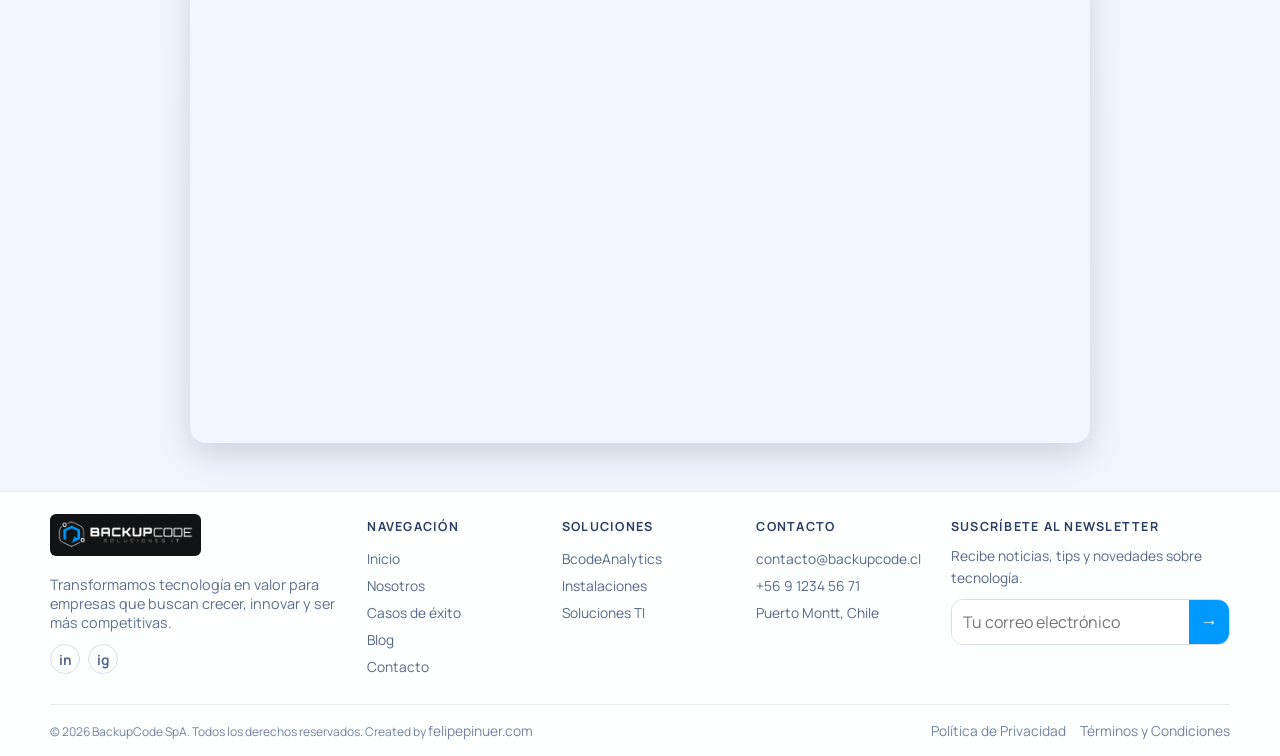
==== commit 7f6fa08e: "fix: Add dropdowns to all pages and fix navigation paths 🔧 Fixed Navigation Issues: - Added dropdown" ====
--- a/html/contacto.html
+++ b/html/contacto.html
@@ -100,10 +100,64 @@
 
           <nav id="menu" class="menu">
             <a href="../index.html#inicio">Inicio</a>
-            <a href="../index.html#soluciones">Soluciones</a>
-            <a href="../index.html#casos">Casos de éxito</a>
-            <a href="../index.html#nosotros">Nosotros</a>
-            <a href="../index.html#blog">Blog</a>
+
+            <!-- Dropdown Soluciones -->
+            <div class="menu-item-dropdown">
+              <button
+                class="menu-item-toggle"
+                aria-expanded="false"
+                aria-haspopup="true"
+              >
+                Soluciones
+                <svg
+                  class="dropdown-icon"
+                  width="16"
+                  height="16"
+                  viewBox="0 0 24 24"
+                  fill="none"
+                  stroke="currentColor"
+                  stroke-width="2"
+                >
+                  <polyline points="6 9 12 15 18 9"></polyline>
+                </svg>
+              </button>
+              <div class="dropdown-menu">
+                <a href="../soluciones/bcode-analytics.html">BcodeAnalytics</a>
+                <a href="../soluciones/instalaciones.html">Instalaciones</a>
+                <a href="../soluciones/soluciones-ti.html">Soluciones TI</a>
+              </div>
+            </div>
+
+            <!-- Dropdown Casos de Éxito -->
+            <div class="menu-item-dropdown">
+              <button
+                class="menu-item-toggle"
+                aria-expanded="false"
+                aria-haspopup="true"
+              >
+                Casos de éxito
+                <svg
+                  class="dropdown-icon"
+                  width="16"
+                  height="16"
+                  viewBox="0 0 24 24"
+                  fill="none"
+                  stroke="currentColor"
+                  stroke-width="2"
+                >
+                  <polyline points="6 9 12 15 18 9"></polyline>
+                </svg>
+              </button>
+              <div class="dropdown-menu">
+                <a href="../casos/retail.html"
+                  >Transformación Digital - Retail</a
+                >
+                <a href="../casos/hospitalario.html">Sistema Hospitalario</a>
+                <a href="../casos/mineria.html">Infraestructura Minera</a>
+              </div>
+            </div>
+
+            <a href="../html/nosotros.html">Nosotros</a>
             <a class="active" href="contacto.html">Contacto</a>
           </nav>
 
@@ -169,7 +223,14 @@
                 para tu negocio.
               </p>
               <div class="scroll-indicator">
-                <svg width="24" height="24" viewBox="0 0 24 24" fill="none" stroke="currentColor" stroke-width="2">
+                <svg
+                  width="24"
+                  height="24"
+                  viewBox="0 0 24 24"
+                  fill="none"
+                  stroke="currentColor"
+                  stroke-width="2"
+                >
                   <path d="M12 5v14M19 12l-7 7-7-7"></path>
                 </svg>
               </div>
--- a/css/style.css
+++ b/css/style.css
@@ -137,6 +137,115 @@
 .menu a:hover::after,
 .menu a.active::after {
   transform: scaleX(1);
+}
+
+/* Dropdown Menu Styles */
+.menu-item-dropdown {
+  position: relative;
+}
+
+.menu-item-toggle {
+  font-size: 0.92rem;
+  font-weight: 700;
+  color: #243453;
+  padding: 6px 0;
+  position: relative;
+  background: none;
+  border: none;
+  cursor: pointer;
+  display: flex;
+  align-items: center;
+  gap: 6px;
+  transition: color 0.22s ease;
+}
+
+.menu-item-toggle:hover,
+.menu-item-toggle[aria-expanded="true"] {
+  color: var(--blue);
+}
+
+.dropdown-icon {
+  width: 16px;
+  height: 16px;
+  transition: transform 0.22s ease;
+}
+
+.menu-item-toggle[aria-expanded="true"] .dropdown-icon {
+  transform: rotate(180deg);
+}
+
+.menu-item-toggle::after {
+  content: "";
+  position: absolute;
+  left: 0;
+  bottom: -8px;
+  width: 100%;
+  height: 2px;
+  border-radius: 999px;
+  background: var(--blue);
+  transform: scaleX(0);
+  transform-origin: left;
+  transition: transform 0.22s ease;
+}
+
+.menu-item-toggle:hover::after,
+.menu-item-toggle[aria-expanded="true"]::after {
+  transform: scaleX(1);
+}
+
+.dropdown-menu {
+  position: absolute;
+  top: 100%;
+  left: 0;
+  background: var(--surface);
+  border: 1px solid var(--line);
+  border-radius: 8px;
+  box-shadow: 0 8px 24px rgba(0, 0, 0, 0.1);
+  min-width: 220px;
+  padding: 8px 0;
+  margin-top: 12px;
+  opacity: 0;
+  visibility: hidden;
+  transform: translateY(-8px);
+  transition: opacity 0.22s ease, visibility 0.22s ease, transform 0.22s ease;
+  z-index: 1000;
+}
+
+.menu-item-toggle[aria-expanded="true"] + .dropdown-menu {
+  opacity: 1;
+  visibility: visible;
+  transform: translateY(0);
+}
+
+.dropdown-menu a {
+  display: block;
+  padding: 12px 16px;
+  color: var(--text);
+  font-weight: 600;
+  font-size: 0.9rem;
+  text-decoration: none;
+  transition: background 0.22s ease, color 0.22s ease;
+  position: relative;
+}
+
+.dropdown-menu a::after {
+  display: none;
+}
+
+.dropdown-menu a:hover {
+  background: var(--bg);
+  color: var(--blue);
+}
+
+/* Dark mode dropdown */
+body.dark .dropdown-menu {
+  background: #0a1430;
+  border-color: rgba(255, 255, 255, 0.08);
+  box-shadow: 0 8px 24px rgba(0, 0, 0, 0.4);
+}
+
+body.dark .dropdown-menu a:hover {
+  background: rgba(0, 153, 255, 0.1);
 }
 
 .nav-toggle {
@@ -1670,6 +1779,817 @@
   }
 }
 
+/* ============ SOLUTION & CASE PAGES - PROFESSIONAL DESIGN ============ */
+
+/* Hero Image Section */
+.section-image {
+  padding: 60px 0;
+  background: var(--surface);
+}
+
+.solution-image-hero,
+.case-image-hero {
+  border-radius: var(--radius-lg);
+  overflow: hidden;
+  box-shadow: 0 16px 48px rgba(13, 23, 48, 0.16);
+  aspect-ratio: 16/9;
+  animation: fadeInUp 0.6s ease-out;
+}
+
+.solution-image-hero img,
+.case-image-hero img {
+  width: 100%;
+  height: 100%;
+  object-fit: cover;
+  object-position: center;
+}
+
+/* Section Header - Reusable */
+.section-header {
+  text-align: center;
+  margin-bottom: 48px;
+}
+
+.section-header h2 {
+  margin: 0 0 12px;
+  font-size: clamp(2rem, 4vw, 2.8rem);
+  font-weight: 700;
+  color: var(--text);
+}
+
+.section-header p {
+  margin: 0;
+  font-size: 1.05rem;
+  color: var(--muted);
+  max-width: 600px;
+  margin: 12px auto 0;
+}
+
+/* ============ FEATURES SECTION ============ */
+.section-features {
+  padding: 80px 0;
+  background: linear-gradient(180deg, #fafbff, #f5f9ff);
+}
+
+.features-grid {
+  display: grid;
+  grid-template-columns: repeat(3, 1fr);
+  gap: 32px;
+}
+
+.feature-card {
+  background: var(--surface);
+  border-radius: var(--radius-lg);
+  padding: 36px;
+  border: 1px solid rgba(0, 153, 255, 0.08);
+  box-shadow: 0 4px 16px rgba(13, 23, 48, 0.06);
+  text-align: center;
+  transition: all 0.3s cubic-bezier(0.4, 0, 0.2, 1);
+  animation: fadeInUp 0.6s ease-out;
+}
+
+.feature-card:hover {
+  box-shadow: 0 16px 48px rgba(13, 23, 48, 0.12);
+  transform: translateY(-6px);
+  border-color: rgba(0, 153, 255, 0.15);
+}
+
+.feature-icon {
+  width: 56px;
+  height: 56px;
+  margin: 0 auto 16px;
+  display: flex;
+  align-items: center;
+  justify-content: center;
+  background: linear-gradient(135deg, rgba(0, 153, 255, 0.1), rgba(0, 119, 204, 0.1));
+  border-radius: var(--radius-md);
+  color: var(--blue);
+  transition: all 0.3s ease;
+}
+
+.feature-card:hover .feature-icon {
+  background: linear-gradient(135deg, rgba(0, 153, 255, 0.2), rgba(0, 119, 204, 0.2));
+  transform: scale(1.1) rotate(-5deg);
+}
+
+.feature-card h3 {
+  margin: 0 0 12px;
+  font-size: 1.2rem;
+  font-weight: 600;
+  color: var(--text);
+}
+
+.feature-card p {
+  margin: 0;
+  font-size: 0.95rem;
+  color: var(--muted);
+  line-height: 1.6;
+}
+
+/* ============ BENEFITS SECTION ============ */
+.section-benefits {
+  padding: 80px 0;
+  background: var(--surface);
+}
+
+.benefits-layout {
+  display: grid;
+  grid-template-columns: 1fr 1fr;
+  gap: 60px;
+  align-items: center;
+}
+
+.benefits-text h2 {
+  margin: 0 0 24px;
+  font-size: clamp(2rem, 4vw, 2.8rem);
+  font-weight: 700;
+  color: var(--text);
+}
+
+.benefits-list {
+  list-style: none;
+  padding: 0;
+  margin: 0;
+  display: flex;
+  flex-direction: column;
+  gap: 16px;
+}
+
+.benefits-list li {
+  font-size: 1rem;
+  color: var(--text);
+  line-height: 1.7;
+  padding-left: 28px;
+  position: relative;
+  animation: fadeInLeft 0.6s ease-out;
+}
+
+.benefits-list li strong {
+  color: var(--blue);
+  font-weight: 600;
+}
+
+.benefits-list li::before {
+  content: '✓';
+  position: absolute;
+  left: 0;
+  width: 20px;
+  height: 20px;
+  background: linear-gradient(135deg, var(--blue), var(--blue-dark));
+  color: white;
+  border-radius: 50%;
+  display: flex;
+  align-items: center;
+  justify-content: center;
+  font-size: 0.8rem;
+  font-weight: 700;
+}
+
+.benefits-image {
+  border-radius: var(--radius-lg);
+  overflow: hidden;
+  box-shadow: 0 16px 48px rgba(13, 23, 48, 0.16);
+  animation: fadeInRight 0.6s ease-out;
+}
+
+.benefits-image img {
+  width: 100%;
+  height: auto;
+  display: block;
+}
+
+/* ============ IMPLEMENTATION SECTION ============ */
+.section-implementation {
+  padding: 80px 0;
+  background: linear-gradient(180deg, #fafbff, #f5f9ff);
+}
+
+.implementation-steps {
+  display: grid;
+  grid-template-columns: repeat(4, 1fr);
+  gap: 24px;
+}
+
+.step {
+  background: var(--surface);
+  border-radius: var(--radius-lg);
+  padding: 32px 24px;
+  border: 1px solid rgba(0, 153, 255, 0.08);
+  text-align: center;
+  transition: all 0.3s ease;
+  animation: fadeInUp 0.6s ease-out;
+  position: relative;
+}
+
+.step:hover {
+  box-shadow: 0 12px 32px rgba(13, 23, 48, 0.12);
+  border-color: rgba(0, 153, 255, 0.2);
+}
+
+.step-number {
+  display: inline-flex;
+  align-items: center;
+  justify-content: center;
+  width: 48px;
+  height: 48px;
+  background: linear-gradient(135deg, var(--blue), var(--blue-dark));
+  color: white;
+  border-radius: 50%;
+  font-size: 1.4rem;
+  font-weight: 700;
+  margin-bottom: 16px;
+  margin: 0 auto 16px;
+}
+
+.step h3 {
+  margin: 0 0 12px;
+  font-size: 1.1rem;
+  font-weight: 600;
+  color: var(--text);
+}
+
+.step p {
+  margin: 0;
+  font-size: 0.9rem;
+  color: var(--muted);
+  line-height: 1.6;
+}
+
+/* ============ CASE CONTEXT SECTION ============ */
+.section-case-context {
+  padding: 80px 0;
+  background: var(--surface);
+}
+
+.case-grid {
+  display: grid;
+  grid-template-columns: 1fr 1fr;
+  gap: 60px;
+  align-items: start;
+}
+
+.case-column h2 {
+  margin: 0 0 20px;
+  font-size: 1.6rem;
+  font-weight: 700;
+  color: var(--text);
+}
+
+.case-column p {
+  color: var(--muted);
+  font-size: 0.95rem;
+  line-height: 1.7;
+  margin: 0 0 24px;
+}
+
+.client-metrics {
+  display: grid;
+  grid-template-columns: repeat(3, 1fr);
+  gap: 16px;
+  margin-top: 32px;
+}
+
+.metric {
+  background: linear-gradient(135deg, rgba(0, 153, 255, 0.05), rgba(0, 119, 204, 0.05));
+  border-radius: var(--radius-md);
+  padding: 20px;
+  text-align: center;
+  border: 1px solid rgba(0, 153, 255, 0.1);
+  animation: fadeInUp 0.6s ease-out;
+}
+
+.metric-value {
+  display: block;
+  font-size: 2rem;
+  font-weight: 700;
+  color: var(--blue);
+  margin-bottom: 4px;
+}
+
+.metric-label {
+  display: block;
+  font-size: 0.85rem;
+  color: var(--muted);
+  font-weight: 500;
+  text-transform: uppercase;
+  letter-spacing: 0.5px;
+}
+
+.challenge-list {
+  list-style: none;
+  padding: 0;
+  margin: 0;
+  display: flex;
+  flex-direction: column;
+  gap: 12px;
+}
+
+.challenge-list li {
+  font-size: 0.95rem;
+  color: var(--text);
+  padding-left: 24px;
+  position: relative;
+  line-height: 1.6;
+}
+
+.challenge-list li::before {
+  content: '•';
+  position: absolute;
+  left: 0;
+  color: var(--blue);
+  font-size: 1.4rem;
+  font-weight: 700;
+}
+
+/* ============ SOLUTION PILLARS SECTION ============ */
+.section-case-solution {
+  padding: 80px 0;
+  background: linear-gradient(180deg, #fafbff, #f5f9ff);
+}
+
+.solution-pillars {
+  display: grid;
+  grid-template-columns: repeat(3, 1fr);
+  gap: 32px;
+}
+
+.pillar {
+  background: var(--surface);
+  border-radius: var(--radius-lg);
+  padding: 40px;
+  text-align: center;
+  border: 1px solid rgba(0, 153, 255, 0.08);
+  box-shadow: 0 4px 16px rgba(13, 23, 48, 0.06);
+  transition: all 0.3s cubic-bezier(0.4, 0, 0.2, 1);
+  animation: fadeInUp 0.6s ease-out;
+}
+
+.pillar:hover {
+  box-shadow: 0 16px 48px rgba(13, 23, 48, 0.12);
+  transform: translateY(-8px);
+  border-color: rgba(0, 153, 255, 0.15);
+}
+
+.pillar-icon {
+  width: 64px;
+  height: 64px;
+  margin: 0 auto 20px;
+  display: flex;
+  align-items: center;
+  justify-content: center;
+  background: linear-gradient(135deg, var(--blue), var(--blue-dark));
+  border-radius: var(--radius-md);
+  color: white;
+  transition: all 0.3s ease;
+}
+
+.pillar:hover .pillar-icon {
+  transform: scale(1.15) rotate(5deg);
+  box-shadow: 0 12px 24px rgba(0, 153, 255, 0.3);
+}
+
+.pillar h3 {
+  margin: 0 0 12px;
+  font-size: 1.3rem;
+  font-weight: 600;
+  color: var(--text);
+}
+
+.pillar p {
+  margin: 0;
+  font-size: 0.95rem;
+  color: var(--muted);
+  line-height: 1.6;
+}
+
+/* ============ RESULTS SECTION ============ */
+.section-case-results {
+  padding: 80px 0;
+  background: var(--surface);
+}
+
+.results-grid {
+  display: grid;
+  grid-template-columns: repeat(4, 1fr);
+  gap: 24px;
+}
+
+.result-card {
+  background: linear-gradient(135deg, rgba(0, 153, 255, 0.05), rgba(0, 119, 204, 0.05));
+  border-radius: var(--radius-lg);
+  padding: 36px 24px;
+  text-align: center;
+  border: 2px solid rgba(0, 153, 255, 0.1);
+  transition: all 0.3s cubic-bezier(0.4, 0, 0.2, 1);
+  animation: fadeInUp 0.6s ease-out;
+  position: relative;
+  overflow: hidden;
+}
+
+.result-card::before {
+  content: '';
+  position: absolute;
+  top: 0;
+  left: 0;
+  right: 0;
+  height: 4px;
+  background: linear-gradient(90deg, var(--blue), var(--blue-dark));
+  transform: scaleX(0);
+  transform-origin: left;
+  transition: transform 0.3s ease;
+}
+
+.result-card:hover {
+  box-shadow: 0 16px 48px rgba(13, 23, 48, 0.12);
+  border-color: rgba(0, 153, 255, 0.2);
+  transform: translateY(-8px);
+}
+
+.result-card:hover::before {
+  transform: scaleX(1);
+}
+
+.result-value {
+  display: block;
+  font-size: clamp(2.2rem, 5vw, 3rem);
+  font-weight: 800;
+  background: linear-gradient(135deg, var(--blue), var(--blue-dark));
+  -webkit-background-clip: text;
+  -webkit-text-fill-color: transparent;
+  background-clip: text;
+  margin-bottom: 8px;
+  letter-spacing: -1px;
+}
+
+.result-label {
+  display: block;
+  font-size: 0.95rem;
+  font-weight: 600;
+  color: var(--text);
+  margin-bottom: 12px;
+  text-transform: capitalize;
+}
+
+.result-card p {
+  margin: 0;
+  font-size: 0.85rem;
+  color: var(--muted);
+  line-height: 1.6;
+}
+
+/* ============ TIMELINE SECTION ============ */
+.section-case-timeline {
+  padding: 80px 0;
+  background: linear-gradient(180deg, #fafbff, #f5f9ff);
+}
+
+.timeline {
+  position: relative;
+  padding: 40px 0;
+}
+
+.timeline::before {
+  content: '';
+  position: absolute;
+  left: 50%;
+  transform: translateX(-50%);
+  width: 2px;
+  height: 100%;
+  background: linear-gradient(180deg, var(--blue), transparent);
+}
+
+.timeline-item {
+  margin-bottom: 48px;
+  position: relative;
+  animation: fadeInUp 0.6s ease-out;
+}
+
+.timeline-item:nth-child(odd) .timeline-content {
+  margin-left: 0;
+  margin-right: auto;
+  width: calc(50% - 32px);
+  text-align: right;
+}
+
+.timeline-item:nth-child(even) .timeline-content {
+  margin-left: auto;
+  margin-right: 0;
+  width: calc(50% - 32px);
+  text-align: left;
+}
+
+.timeline-marker {
+  position: absolute;
+  left: 50%;
+  top: 0;
+  width: 16px;
+  height: 16px;
+  background: white;
+  border: 4px solid var(--blue);
+  border-radius: 50%;
+  transform: translateX(-50%);
+  z-index: 10;
+  box-shadow: 0 0 0 8px rgba(0, 153, 255, 0.1);
+  transition: all 0.3s ease;
+}
+
+.timeline-item:hover .timeline-marker {
+  width: 24px;
+  height: 24px;
+  border-width: 3px;
+  box-shadow: 0 0 0 12px rgba(0, 153, 255, 0.15);
+}
+
+.timeline-content {
+  background: var(--surface);
+  border-radius: var(--radius-lg);
+  padding: 28px;
+  border: 1px solid rgba(0, 153, 255, 0.08);
+  box-shadow: 0 4px 16px rgba(13, 23, 48, 0.06);
+  transition: all 0.3s ease;
+}
+
+.timeline-item:hover .timeline-content {
+  box-shadow: 0 12px 32px rgba(13, 23, 48, 0.12);
+  border-color: rgba(0, 153, 255, 0.15);
+}
+
+.timeline-content h3 {
+  margin: 0 0 8px;
+  font-size: 1.1rem;
+  font-weight: 600;
+  color: var(--text);
+}
+
+.timeline-content p {
+  margin: 0;
+  font-size: 0.9rem;
+  color: var(--muted);
+  line-height: 1.6;
+}
+
+/* ============ CTA SECTION ============ */
+.section-cta {
+  padding: 80px 0;
+  background: linear-gradient(135deg, rgba(0, 153, 255, 0.05), rgba(0, 119, 204, 0.05));
+  text-align: center;
+}
+
+.cta-content h2 {
+  margin: 0 0 12px;
+  font-size: clamp(2rem, 4vw, 2.8rem);
+  font-weight: 700;
+  color: var(--text);
+}
+
+.cta-content p {
+  margin: 0 0 32px;
+  font-size: 1.1rem;
+  color: var(--muted);
+  max-width: 600px;
+  margin: 12px auto 32px;
+}
+
+/* ============ DARK MODE - SOLUTION & CASE PAGES ============ */
+body.dark .section-features,
+body.dark .section-implementation,
+body.dark .section-case-solution,
+body.dark .section-case-timeline {
+  background: linear-gradient(180deg, #071025, #0a1430);
+}
+
+body.dark .feature-card,
+body.dark .step,
+body.dark .pillar,
+body.dark .timeline-content {
+  background: #071123;
+  border-color: rgba(0, 153, 255, 0.08);
+}
+
+body.dark .feature-card:hover,
+body.dark .step:hover,
+body.dark .pillar:hover,
+body.dark .timeline-content:hover {
+  border-color: rgba(0, 153, 255, 0.15);
+}
+
+body.dark .section-header h2,
+body.dark .case-column h2,
+body.dark .benefits-text h2,
+body.dark .cta-content h2 {
+  color: white;
+}
+
+body.dark .section-header p,
+body.dark .case-column p,
+body.dark .feature-card p,
+body.dark .step p,
+body.dark .pillar p,
+body.dark .benefits-image,
+body.dark .benefits-list li,
+body.dark .challenge-list li,
+body.dark .result-card p,
+body.dark .timeline-content p,
+body.dark .cta-content p {
+  color: rgba(255, 255, 255, 0.7);
+}
+
+body.dark .feature-card h3,
+body.dark .step h3,
+body.dark .pillar h3,
+body.dark .timeline-content h3 {
+  color: white;
+}
+
+body.dark .metric {
+  background: linear-gradient(135deg, rgba(0, 153, 255, 0.08), rgba(0, 119, 204, 0.08));
+  border-color: rgba(0, 153, 255, 0.15);
+}
+
+body.dark .result-card {
+  background: linear-gradient(135deg, rgba(0, 153, 255, 0.08), rgba(0, 119, 204, 0.08));
+  border-color: rgba(0, 153, 255, 0.15);
+}
+
+body.dark .section-cta {
+  background: linear-gradient(135deg, rgba(0, 153, 255, 0.08), rgba(0, 119, 204, 0.08));
+}
+
+body.dark .timeline::before {
+  background: linear-gradient(180deg, rgba(0, 153, 255, 0.4), transparent);
+}
+
+body.dark .timeline-marker {
+  background: #071123;
+  border-color: var(--blue);
+  box-shadow: 0 0 0 8px rgba(0, 153, 255, 0.12);
+}
+
+body.dark .timeline-item:hover .timeline-marker {
+  box-shadow: 0 0 0 12px rgba(0, 153, 255, 0.18);
+}
+
+/* ============ RESPONSIVE - SOLUTION & CASE PAGES ============ */
+@media (max-width: 920px) {
+  .features-grid,
+  .solution-pillars {
+    grid-template-columns: repeat(2, 1fr);
+    gap: 24px;
+  }
+
+  .implementation-steps {
+    grid-template-columns: repeat(2, 1fr);
+  }
+
+  .results-grid {
+    grid-template-columns: repeat(2, 1fr);
+  }
+
+  .case-grid,
+  .benefits-layout {
+    grid-template-columns: 1fr;
+    gap: 40px;
+  }
+
+  .benefits-text,
+  .case-column {
+    order: 2;
+  }
+
+  .benefits-image,
+  .solution-image-hero,
+  .case-image-hero {
+    order: 1;
+  }
+
+  .client-metrics {
+    grid-template-columns: 1fr;
+  }
+
+  .timeline::before {
+    left: 20px;
+  }
+
+  .timeline-item:nth-child(odd) .timeline-content,
+  .timeline-item:nth-child(even) .timeline-content {
+    margin-left: 60px;
+    margin-right: 0;
+    width: auto;
+    text-align: left;
+  }
+
+  .timeline-marker {
+    left: 20px;
+  }
+
+  .section-features,
+  .section-benefits,
+  .section-implementation,
+  .section-case-context,
+  .section-case-solution,
+  .section-case-results,
+  .section-case-timeline,
+  .section-cta {
+    padding: 60px 0;
+  }
+}
+
+@media (max-width: 560px) {
+  .features-grid,
+  .solution-pillars,
+  .implementation-steps,
+  .results-grid {
+    grid-template-columns: 1fr;
+  }
+
+  .section-header h2 {
+    font-size: 1.6rem;
+  }
+
+  .feature-card,
+  .step,
+  .pillar {
+    padding: 24px;
+  }
+
+  .solution-image-hero,
+  .case-image-hero {
+    aspect-ratio: 1/1;
+  }
+
+  .step-number {
+    width: 40px;
+    height: 40px;
+    font-size: 1.2rem;
+  }
+
+  .result-value {
+    font-size: 1.8rem;
+  }
+
+  .benefits-list li {
+    padding-left: 24px;
+  }
+
+  .challenge-list li {
+    padding-left: 20px;
+  }
+
+  .timeline::before {
+    left: 12px;
+  }
+
+  .timeline-marker {
+    left: 12px;
+    width: 12px;
+    height: 12px;
+    border-width: 3px;
+  }
+
+  .timeline-item:hover .timeline-marker {
+    width: 18px;
+    height: 18px;
+  }
+
+  .timeline-content {
+    margin-left: 40px;
+    padding: 20px;
+  }
+}
+
+@keyframes fadeInUp {
+  from {
+    opacity: 0;
+    transform: translateY(24px);
+  }
+  to {
+    opacity: 1;
+    transform: translateY(0);
+  }
+}
+
+@keyframes fadeInLeft {
+  from {
+    opacity: 0;
+    transform: translateX(-16px);
+  }
+  to {
+    opacity: 1;
+    transform: translateX(0);
+  }
+}
+
+@keyframes fadeInRight {
+  from {
+    opacity: 0;
+    transform: translateX(16px);
+  }
+  to {
+    opacity: 1;
+    transform: translateX(0);
+  }
+}
+
 .hr-blurry {
   height: 0;
   border: none;
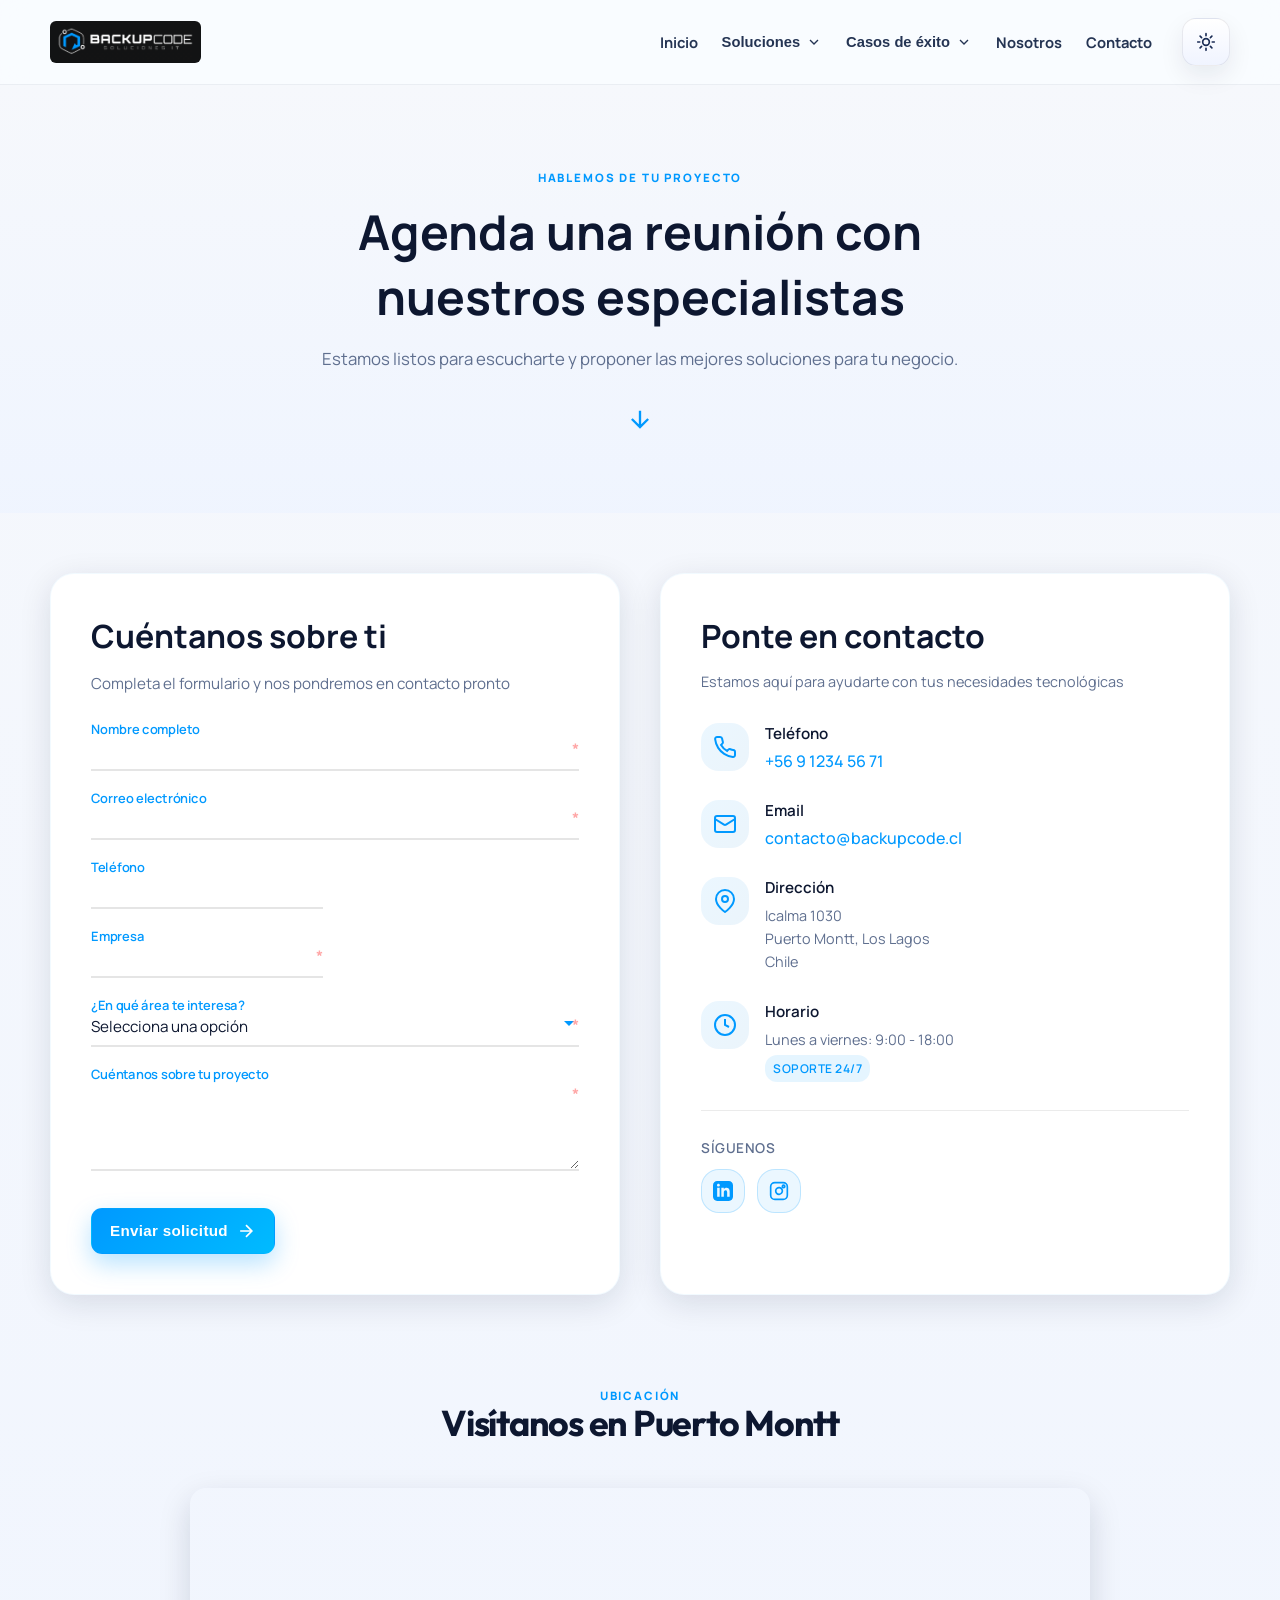
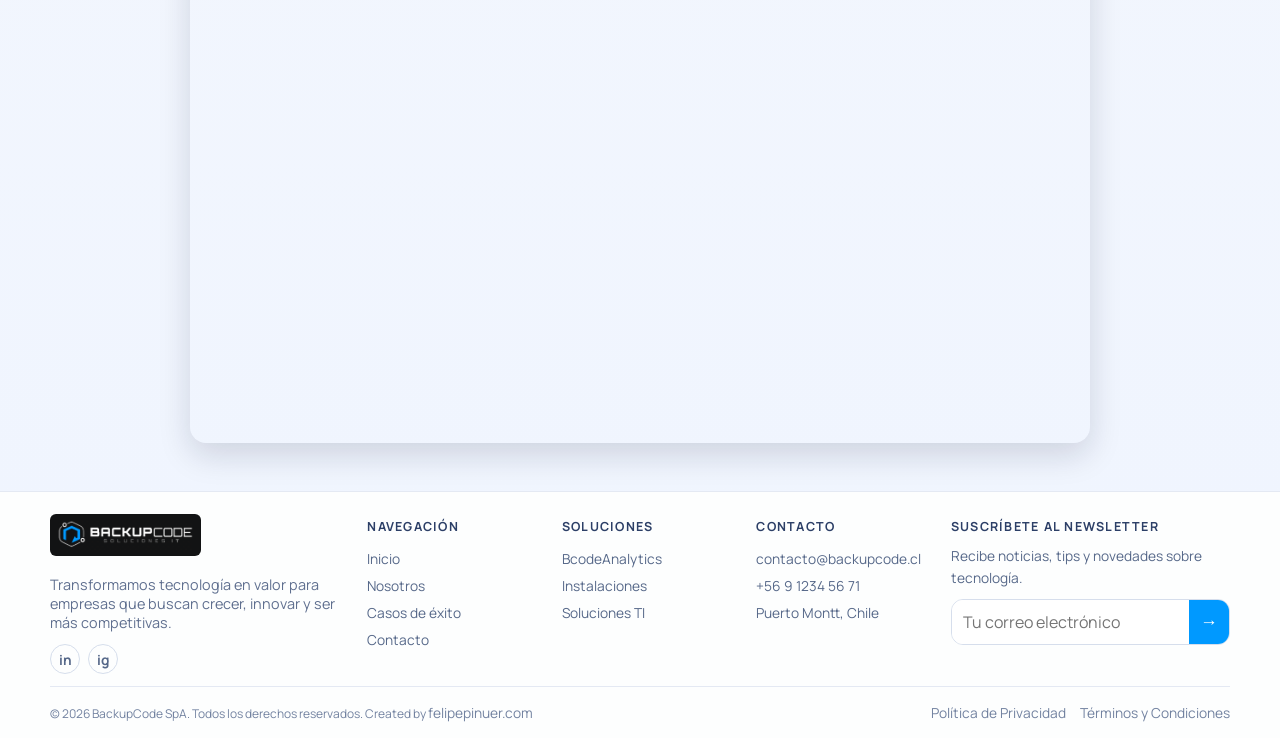
==== commit 7fb53995: "fix: Correct all footer links across all pages 🔧 Fixed Footer Navigation Issues: - Removed 'Blog' li" ====
--- a/html/contacto.html
+++ b/html/contacto.html
@@ -560,19 +560,18 @@
             <h3>Navegación</h3>
             <ul>
               <li><a href="../index.html#inicio">Inicio</a></li>
-              <li><a href="../index.html#nosotros">Nosotros</a></li>
+              <li><a href="../html/nosotros.html">Nosotros</a></li>
               <li><a href="../index.html#casos">Casos de éxito</a></li>
-              <li><a href="../index.html#blog">Blog</a></li>
-              <li><a href="contacto.html">Contacto</a></li>
+              <li><a href="./contacto.html">Contacto</a></li>
             </ul>
           </div>
 
           <div>
             <h3>Soluciones</h3>
             <ul>
-              <li><a href="../index.html#soluciones">BcodeAnalytics</a></li>
-              <li><a href="../index.html#soluciones">Instalaciones</a></li>
-              <li><a href="../index.html#soluciones">Soluciones TI</a></li>
+              <li><a href="../soluciones/bcode-analytics.html">BcodeAnalytics</a></li>
+              <li><a href="../soluciones/instalaciones.html">Instalaciones</a></li>
+              <li><a href="../soluciones/soluciones-ti.html">Soluciones TI</a></li>
             </ul>
           </div>
 
@@ -611,8 +610,8 @@
             ></span
           >
           <div>
-            <a href="#inicio">Política de Privacidad</a>
-            <a href="#inicio">Términos y Condiciones</a>
+            <a href="../index.html#inicio">Política de Privacidad</a>
+            <a href="../index.html#inicio">Términos y Condiciones</a>
           </div>
         </div>
       </footer>
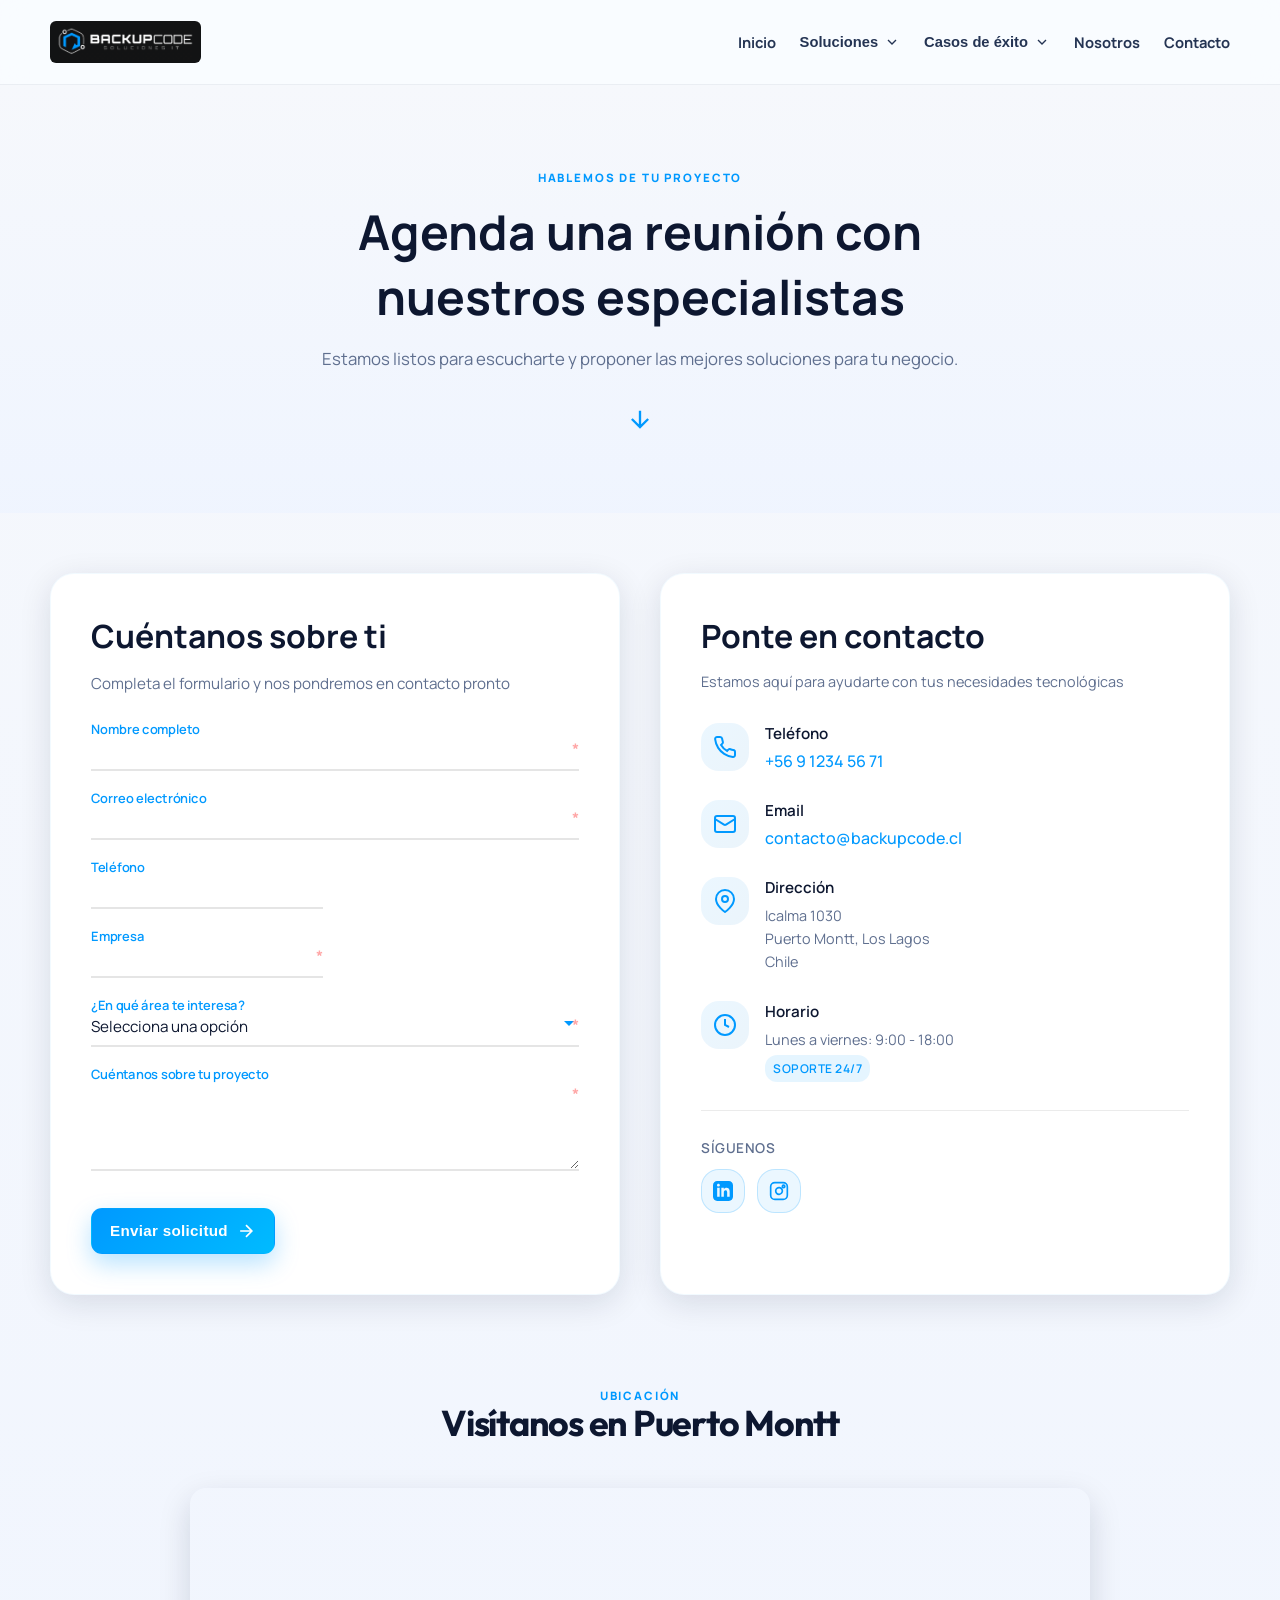
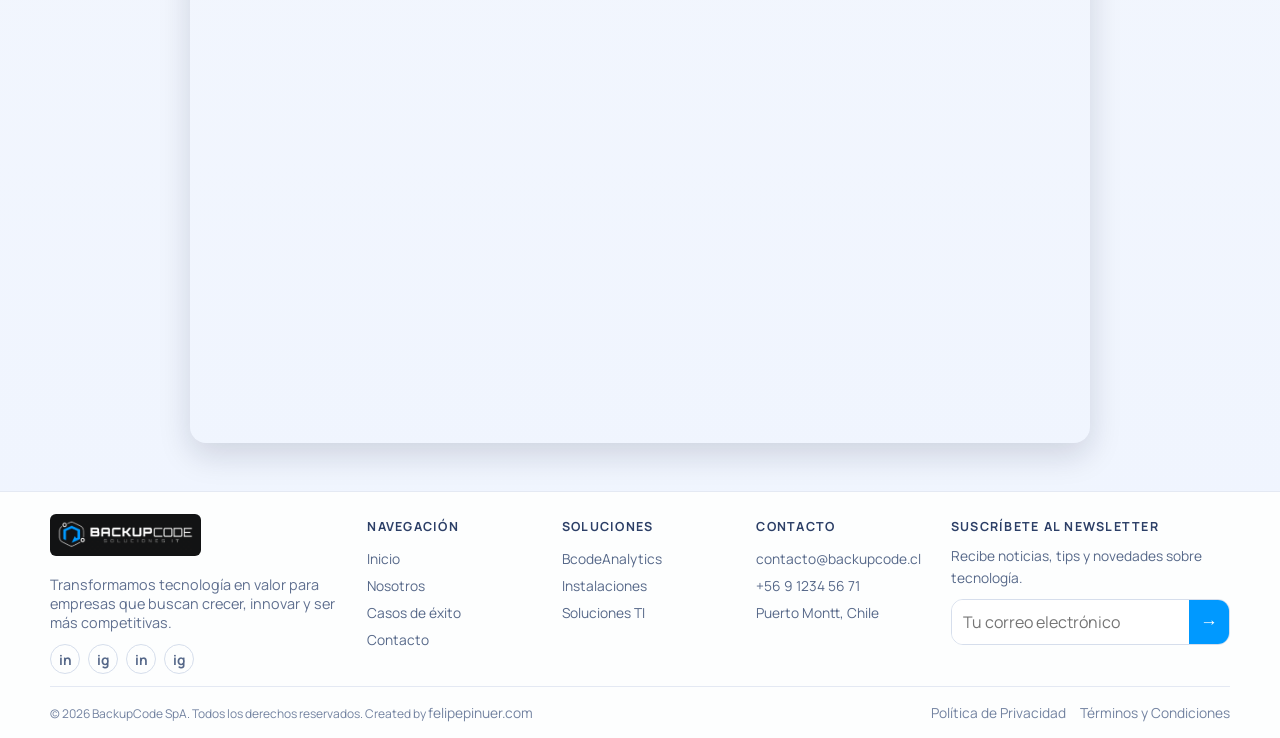
==== commit f2e1e513: "Update" ====
--- a/html/contacto.html
+++ b/html/contacto.html
@@ -122,9 +122,9 @@
                 </svg>
               </button>
               <div class="dropdown-menu">
-                <a href="../soluciones/bcode-analytics.html">BcodeAnalytics</a>
-                <a href="../soluciones/instalaciones.html">Instalaciones</a>
-                <a href="../soluciones/soluciones-ti.html">Soluciones TI</a>
+                <a href="./soluciones/bcode-analytics.html">BcodeAnalytics</a>
+                <a href="./soluciones/instalaciones.html">Instalaciones</a>
+                <a href="./soluciones/soluciones-ti.html">Soluciones TI</a>
               </div>
             </div>
 
@@ -149,66 +149,17 @@
                 </svg>
               </button>
               <div class="dropdown-menu">
-                <a href="../casos/retail.html"
+                <a href="./casos/retail.html"
                   >Transformación Digital - Retail</a
                 >
-                <a href="../casos/hospitalario.html">Sistema Hospitalario</a>
-                <a href="../casos/mineria.html">Infraestructura Minera</a>
+                <a href="./casos/hospitalario.html">Sistema Hospitalario</a>
+                <a href="./casos/mineria.html">Infraestructura Minera</a>
               </div>
             </div>
 
-            <a href="../html/nosotros.html">Nosotros</a>
+            <a href="./nosotros.html">Nosotros</a>
             <a class="active" href="contacto.html">Contacto</a>
           </nav>
-
-          <button
-            class="theme-toggle"
-            aria-label="Cambiar tema"
-            aria-pressed="false"
-            title="Cambiar tema"
-          >
-            <span
-              class="theme-toggle__icon theme-toggle__icon--sun"
-              aria-hidden="true"
-            >
-              <svg
-                viewBox="0 0 24 24"
-                fill="none"
-                xmlns="http://www.w3.org/2000/svg"
-              >
-                <circle
-                  cx="12"
-                  cy="12"
-                  r="4"
-                  stroke="currentColor"
-                  stroke-width="2"
-                />
-                <path
-                  d="M12 2v2.5M12 19.5V22M4.93 4.93l1.77 1.77M17.3 17.3l1.77 1.77M2 12h2.5M19.5 12H22M4.93 19.07l1.77-1.77M17.3 6.7l1.77-1.77"
-                  stroke="currentColor"
-                  stroke-width="2"
-                  stroke-linecap="round"
-                />
-              </svg>
-            </span>
-            <span
-              class="theme-toggle__icon theme-toggle__icon--moon"
-              aria-hidden="true"
-            >
-              <svg
-                viewBox="0 0 24 24"
-                fill="none"
-                xmlns="http://www.w3.org/2000/svg"
-              >
-                <path
-                  d="M20 14.5A8.5 8.5 0 1 1 9.5 4a7 7 0 1 0 10.5 10.5Z"
-                  stroke="currentColor"
-                  stroke-width="2"
-                  stroke-linejoin="round"
-                />
-              </svg>
-            </span>
-          </button>
         </div>
       </header>
 
@@ -464,8 +415,11 @@
                   <div class="social-links">
                     <a
                       href="#"
+                      href="https://www.linkedin.com/company/backupcode"
                       aria-label="LinkedIn"
                       class="social-icon linkedin"
+                      target="_blank"
+                      rel="noopener noreferrer"
                     >
                       <svg
                         width="20"
@@ -480,8 +434,11 @@
                     </a>
                     <a
                       href="#"
+                      href="https://www.instagram.com/backupcode"
                       aria-label="Instagram"
                       class="social-icon instagram"
+                      target="_blank"
+                      rel="noopener noreferrer"
                     >
                       <svg
                         width="20"
@@ -553,6 +510,8 @@
             <div class="social-row">
               <a href="#" aria-label="LinkedIn">in</a>
               <a href="#" aria-label="Instagram">ig</a>
+              <a href="https://www.linkedin.com/company/backupcode" target="_blank" rel="noopener noreferrer" aria-label="LinkedIn">in</a>
+              <a href="https://www.instagram.com/backupcode" target="_blank" rel="noopener noreferrer" aria-label="Instagram">ig</a>
             </div>
           </div>
 
@@ -560,7 +519,7 @@
             <h3>Navegación</h3>
             <ul>
               <li><a href="../index.html#inicio">Inicio</a></li>
-              <li><a href="../html/nosotros.html">Nosotros</a></li>
+              <li><a href="./nosotros.html">Nosotros</a></li>
               <li><a href="../index.html#casos">Casos de éxito</a></li>
               <li><a href="./contacto.html">Contacto</a></li>
             </ul>
@@ -569,9 +528,15 @@
           <div>
             <h3>Soluciones</h3>
             <ul>
-              <li><a href="../soluciones/bcode-analytics.html">BcodeAnalytics</a></li>
-              <li><a href="../soluciones/instalaciones.html">Instalaciones</a></li>
-              <li><a href="../soluciones/soluciones-ti.html">Soluciones TI</a></li>
+              <li>
+                <a href="./soluciones/bcode-analytics.html">BcodeAnalytics</a>
+              </li>
+              <li>
+                <a href="./soluciones/instalaciones.html">Instalaciones</a>
+              </li>
+              <li>
+                <a href="./soluciones/soluciones-ti.html">Soluciones TI</a>
+              </li>
             </ul>
           </div>
 
